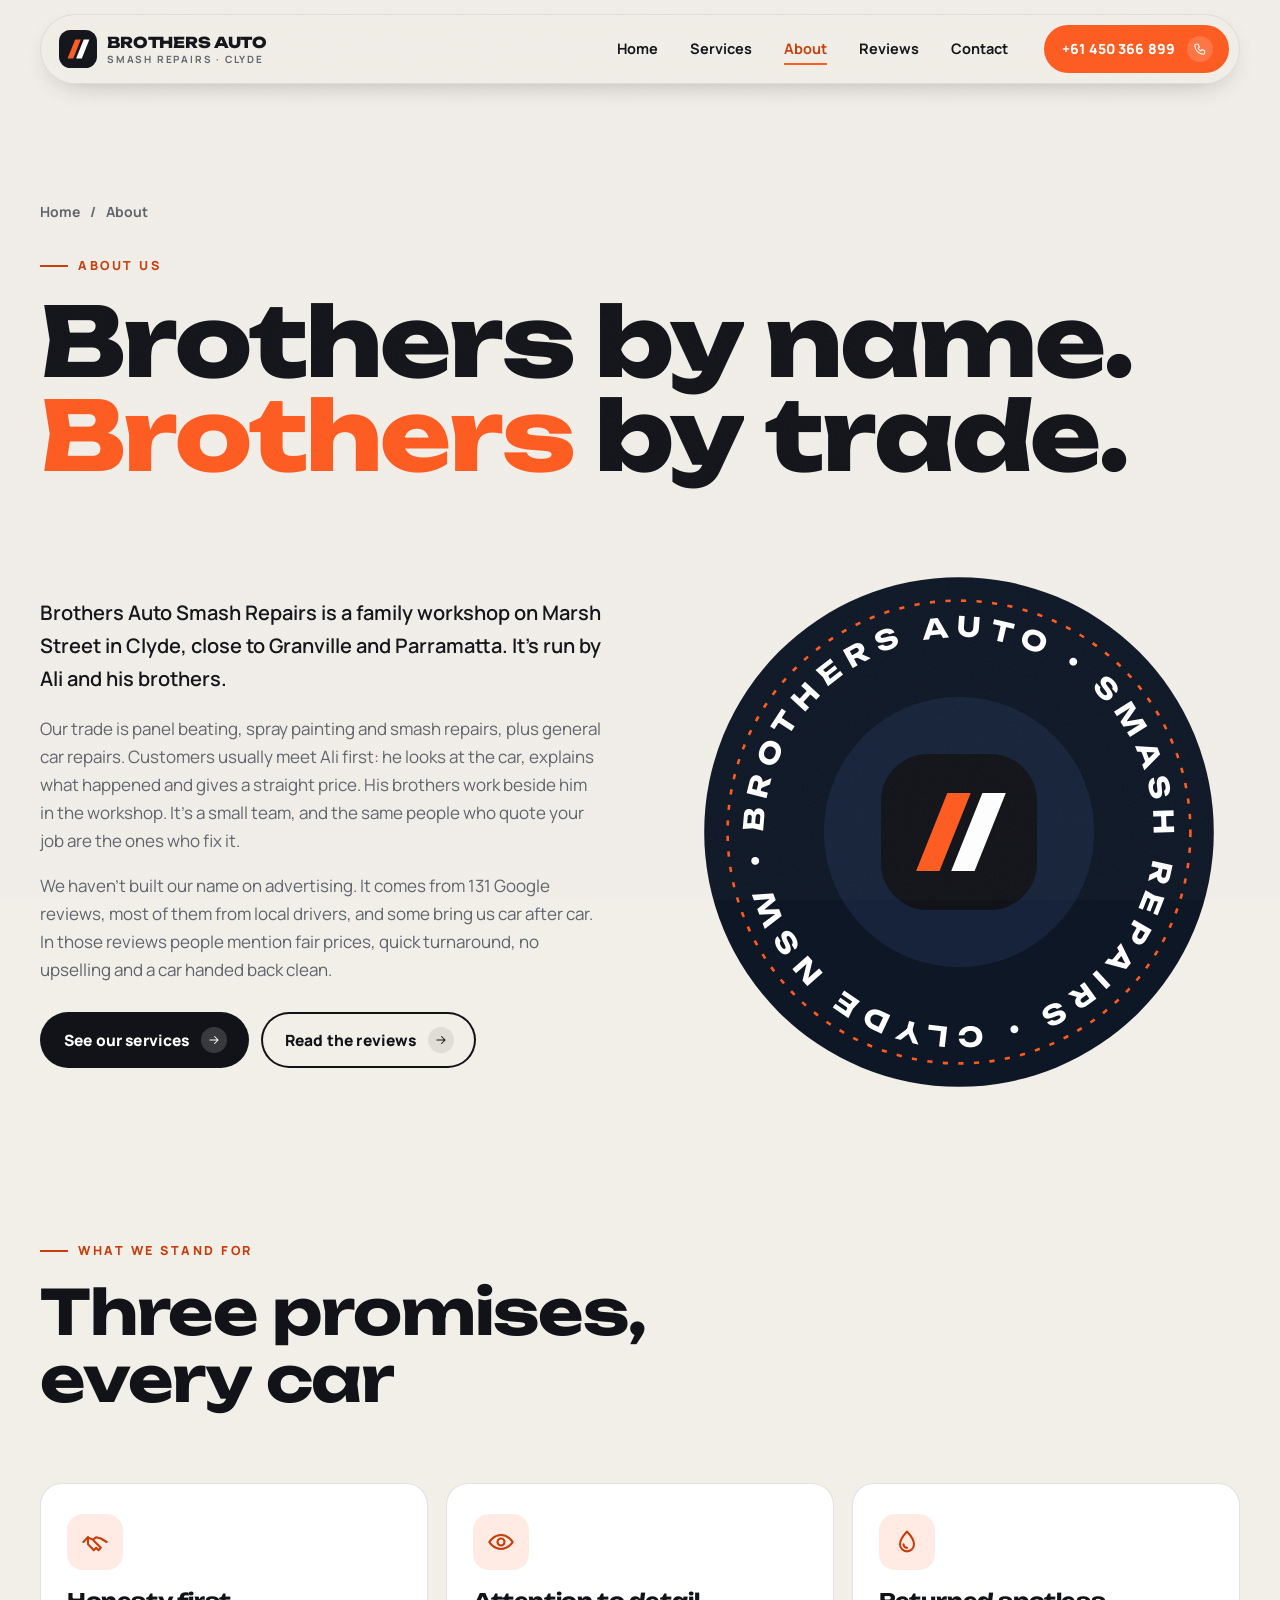
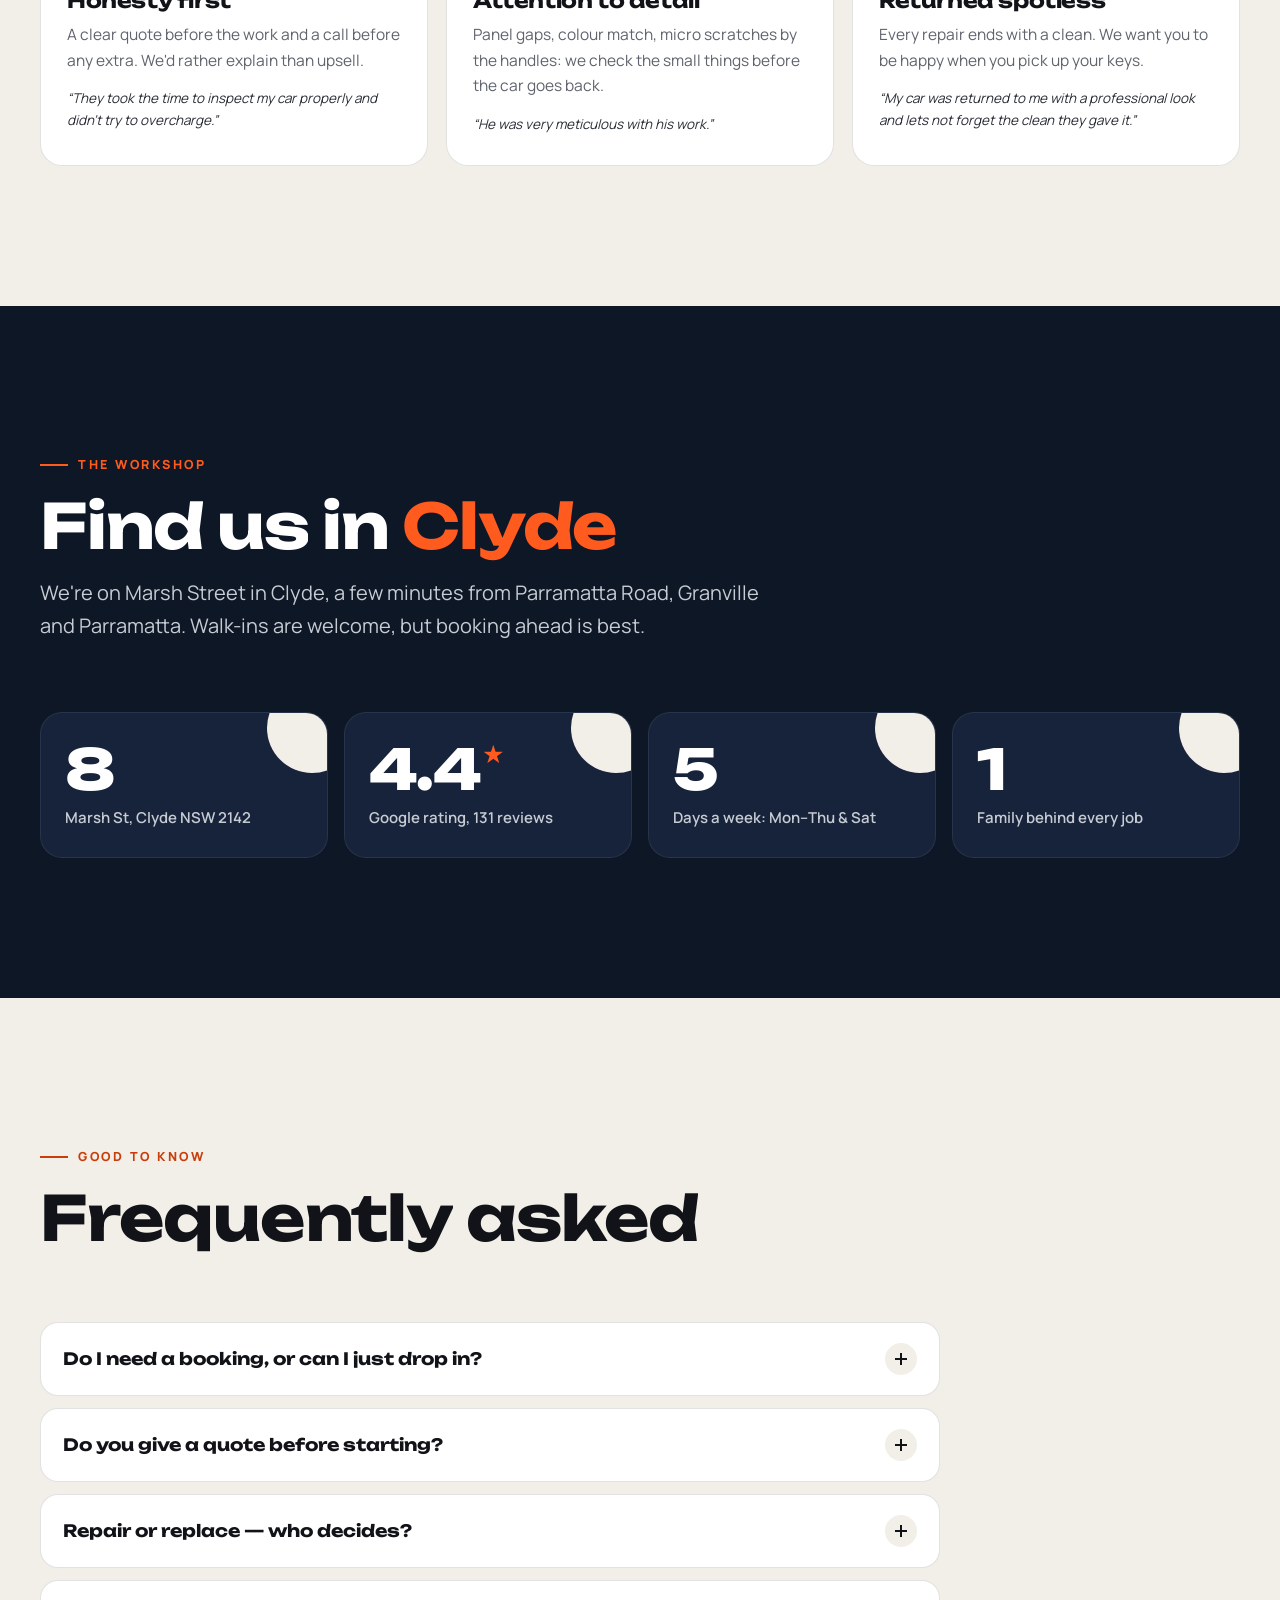
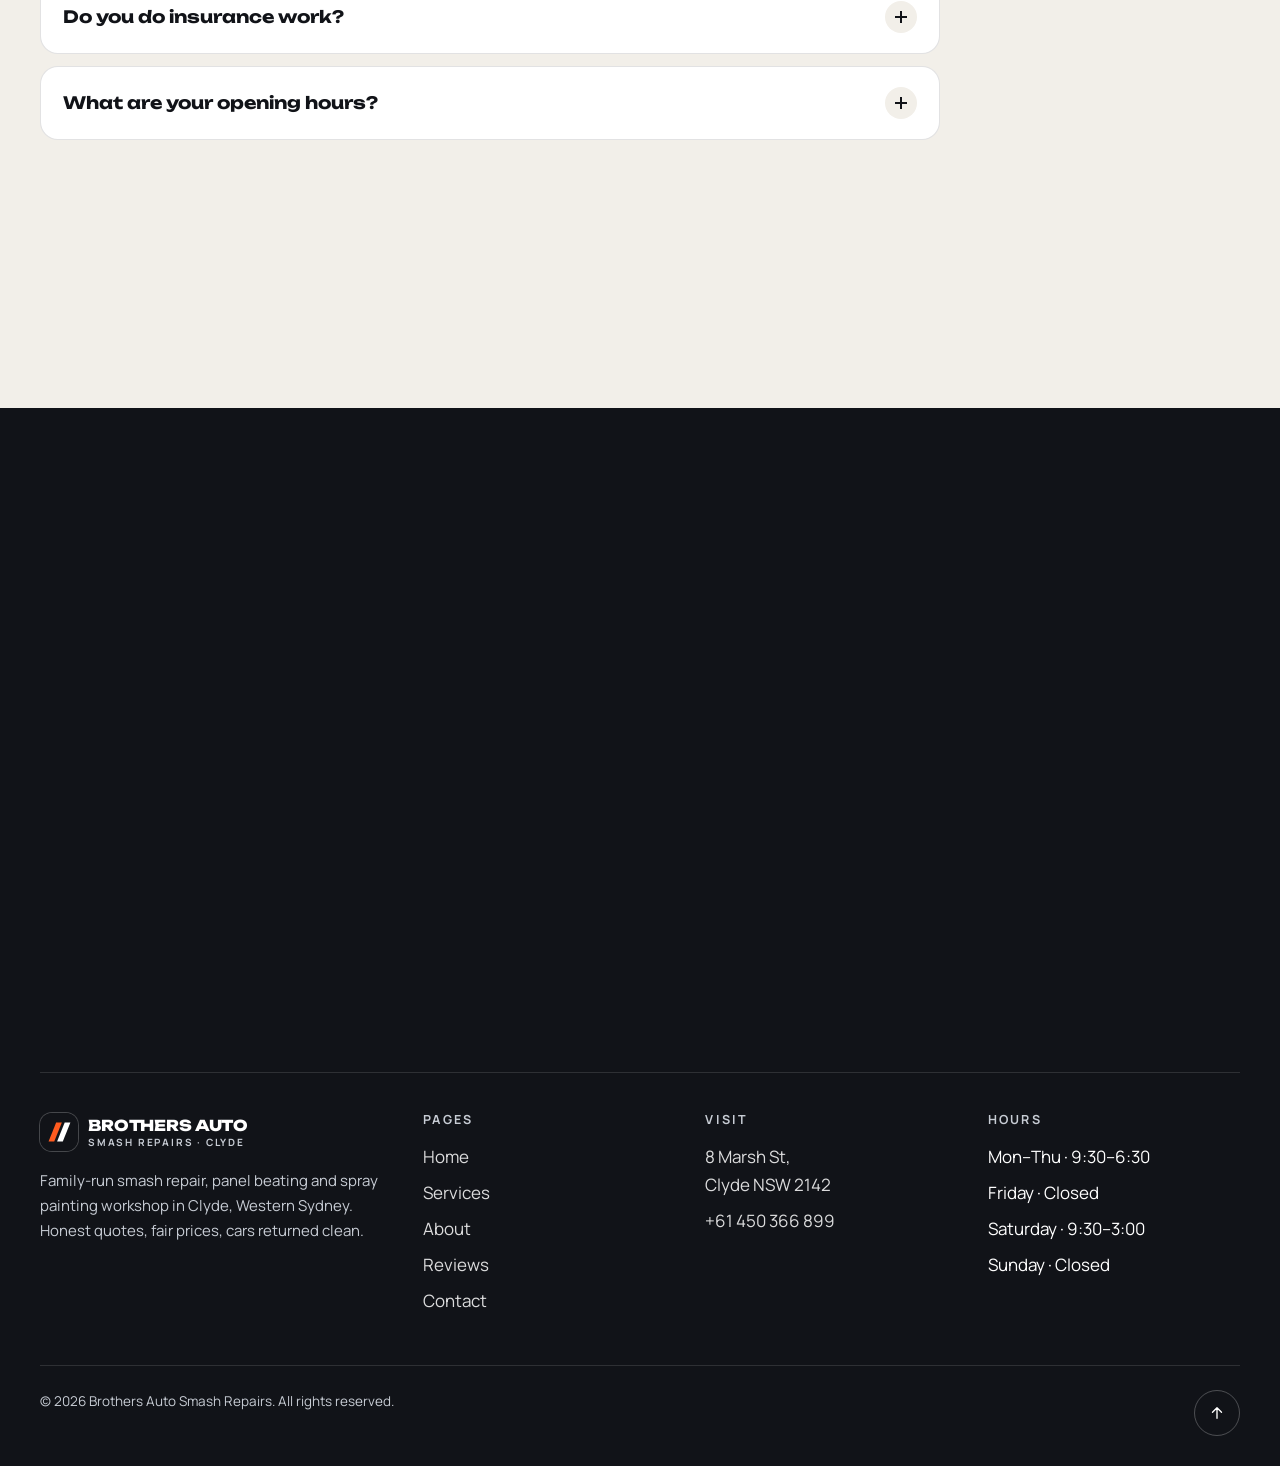
==== about.html @ e20ba561 "Add files via upload" ====
<!DOCTYPE html>
<html lang="en">
<head>
<meta charset="utf-8">
<meta name="viewport" content="width=device-width, initial-scale=1, viewport-fit=cover">
<meta name="robots" content="noindex, nofollow">
<title>About | Brothers Auto Smash Repairs, Clyde NSW</title>
<meta name="description" content="A family-run smash repair workshop in Clyde, NSW, run by Ali and his brothers. Honest quotes, attention to detail, cars returned spotless.">
<meta name="theme-color" content="#F2EFE9">
<link rel="icon" href="data:image/svg+xml,%3Csvg xmlns='http://www.w3.org/2000/svg' viewBox='0 0 40 40'%3E%3Crect width='40' height='40' rx='12' fill='%23111318'/%3E%3Cpath d='M9 30L17 10h6l-8 20z' fill='%23FF5B1F'/%3E%3Cpath d='M18 30l8-20h6l-8 20z' fill='%23fff'/%3E%3C/svg%3E">
<link rel="preconnect" href="https://fonts.googleapis.com">
<link rel="preconnect" href="https://fonts.gstatic.com" crossorigin>
<link href="https://fonts.googleapis.com/css2?family=Manrope:wght@400;500;600;700;800&family=Unbounded:wght@600;700;800&display=swap" rel="stylesheet">
<link rel="stylesheet" href="css/style.css">
</head>
<body>
<div class="progress" aria-hidden="true"></div>
<header class="header">
  <nav class="nav" aria-label="Main">
    <a href="index.html" class="logo" aria-label="Brothers Auto Smash Repairs — home"><svg class="logo-mark" viewBox="0 0 40 40" aria-hidden="true"><rect width="40" height="40" rx="12" fill="#111318"/><path d="M9 30L17 10h6l-8 20z" fill="#FF5B1F"/><path d="M18 30l8-20h6l-8 20z" fill="#fff"/></svg><span>BROTHERS AUTO<small>Smash Repairs · Clyde</small></span></a>
    <ul class="nav-links"><li><a href="index.html">Home</a></li><li><a href="services.html">Services</a></li><li><a href="about.html" aria-current="page">About</a></li><li><a href="reviews.html">Reviews</a></li><li><a href="contact.html">Contact</a></li></ul>
    <a href="tel:+61450366899" class="btn btn--accent btn--sm nav-cta"><span><span class="nowrap">+61 450 366 899</span></span><span class="ico"><svg viewBox="0 0 24 24" fill="none" stroke="currentColor" stroke-width="1.8" stroke-linecap="round" stroke-linejoin="round" aria-hidden="true"><path d="M5 4h4l2 5-2.5 1.5a11 11 0 0 0 5 5L15 13l5 2v4a2 2 0 0 1-2 2A16 16 0 0 1 3 6a2 2 0 0 1 2-2z"/></svg></span></a>
    <button class="burger" aria-label="Open menu" aria-expanded="false" aria-controls="mmenu"><span></span><span></span><span></span></button>
  </nav>
</header>
<div class="mobile-menu" id="mmenu" aria-hidden="true">
  <ul><li><a class="m-link" href="index.html"><span>01</span>Home</a></li><li><a class="m-link" href="services.html"><span>02</span>Services</a></li><li><a class="m-link" href="about.html" aria-current="page"><span>03</span>About</a></li><li><a class="m-link" href="reviews.html"><span>04</span>Reviews</a></li><li><a class="m-link" href="contact.html"><span>05</span>Contact</a></li></ul>
  <div class="m-foot">
    <a href="tel:+61450366899" class="btn btn--accent"><span>Call <span class="nowrap">+61 450 366 899</span></span><span class="ico"><svg viewBox="0 0 24 24" fill="none" stroke="currentColor" stroke-width="1.8" stroke-linecap="round" stroke-linejoin="round" aria-hidden="true"><path d="M5 4h4l2 5-2.5 1.5a11 11 0 0 0 5 5L15 13l5 2v4a2 2 0 0 1-2 2A16 16 0 0 1 3 6a2 2 0 0 1 2-2z"/></svg></span></a>
    <p>8 Marsh St, Clyde NSW 2142<br><span class="nowrap">Mon–Thu</span> <span class="nowrap">9:30–6:30</span> · Sat <span class="nowrap">9:30–3:00</span></p>
  </div>
</div>
<main>

<section class="page-hero">
  <div class="wrap">
    <div class="crumbs" data-reveal><a href="index.html">Home</a><span>/</span><span>About</span></div>
    <span class="eyebrow" data-reveal>About us</span>
    <h1 data-split>Brothers by name. <span class="accent">Brothers</span> by trade.</h1>
  </div>
</section>

<section class="section" style="padding-top:0">
  <div class="wrap about-grid">
    <div>
      <p class="lead" data-reveal style="color:var(--ink);font-weight:600">Brothers Auto Smash Repairs is a family workshop on Marsh Street in Clyde, close to Granville and Parramatta. It's run by Ali and his brothers.</p>
      <p data-reveal style="color:var(--muted)">Our trade is panel beating, spray painting and smash repairs, plus general car repairs. Customers usually meet Ali first: he looks at the car, explains what happened and gives a straight price. His brothers work beside him in the workshop. It's a small team, and the same people who quote your job are the ones who fix it.</p>
      <p data-reveal style="color:var(--muted)">We haven't built our name on advertising. It comes from 131 Google reviews, most of them from local drivers, and some bring us car after car. In those reviews people mention fair prices, quick turnaround, no upselling and a car handed back clean.</p>
      <div class="hero-actions" data-reveal style="margin-top:28px"><a href="services.html" class="btn "><span>See our services</span><span class="ico"><svg viewBox="0 0 24 24" fill="none" stroke="currentColor" stroke-width="1.8" stroke-linecap="round" stroke-linejoin="round" aria-hidden="true"><path d="M5 12h14M13 6l6 6-6 6"/></svg></span></a><a href="reviews.html" class="btn btn--ghost"><span>Read the reviews</span><span class="ico"><svg viewBox="0 0 24 24" fill="none" stroke="currentColor" stroke-width="1.8" stroke-linecap="round" stroke-linejoin="round" aria-hidden="true"><path d="M5 12h14M13 6l6 6-6 6"/></svg></span></a></div>
    </div>
    <div class="brothers-art" data-reveal="scale"><svg viewBox="0 0 400 400" aria-hidden="true">
  <defs><path id="circ" d="M200 200 m-150 0 a150 150 0 1 1 300 0 a150 150 0 1 1 -300 0"/></defs>
  <circle cx="200" cy="200" r="196" fill="#0E1726"/>
  <circle cx="200" cy="200" r="178" fill="none" stroke="#FF5B1F" stroke-width="2" stroke-dasharray="4 8"/>
  <g class="seal-spin" style="transform-origin:200px 200px;animation:spin 26s linear infinite">
    <text font-family="Unbounded, sans-serif" font-weight="700" font-size="21" letter-spacing="6.5" fill="#fff"><textPath href="#circ">BROTHERS AUTO • SMASH REPAIRS • CLYDE NSW • </textPath></text>
  </g>
  <circle cx="200" cy="200" r="104" fill="#16233A"/>
  <g transform="translate(140 140) scale(3)"><rect width="40" height="40" rx="12" fill="#111318"/><path d="M9 30L17 10h6l-8 20z" fill="#FF5B1F"/><path d="M18 30l8-20h6l-8 20z" fill="#fff"/></g>
</svg></div>
  </div>
</section>

<section class="section" style="padding-top:0">
  <div class="wrap">
    <div class="sec-head"><div><span class="eyebrow" data-reveal>What we stand for</span><h2 class="h-lg" data-split>Three promises, every car</h2></div></div>
    <div class="values" data-stagger=".1">
      <div class="value"><span class="ico-md"><svg viewBox="0 0 24 24" fill="none" stroke="currentColor" stroke-width="1.8" stroke-linecap="round" stroke-linejoin="round" aria-hidden="true"><path d="M2 12l4-4 4 2 3-2 4 1 5 3"/><path d="M6 8v6l5 5 2-2 2 2 2-2-6-6"/></svg></span><h3>Honesty first</h3><p>A clear quote before the work and a call before any extra. We'd rather explain than upsell.</p><span class="from">“They took the time to inspect my car properly and didn’t try to overcharge.”</span></div>
      <div class="value"><span class="ico-md"><svg viewBox="0 0 24 24" fill="none" stroke="currentColor" stroke-width="1.8" stroke-linecap="round" stroke-linejoin="round" aria-hidden="true"><path d="M2 12s3.6-6 10-6 10 6 10 6-3.6 6-10 6S2 12 2 12z"/><circle cx="12" cy="12" r="3"/></svg></span><h3>Attention to detail</h3><p>Panel gaps, colour match, micro scratches by the handles: we check the small things before the car goes back.</p><span class="from">“He was very meticulous with his work.”</span></div>
      <div class="value"><span class="ico-md"><svg viewBox="0 0 24 24" fill="none" stroke="currentColor" stroke-width="1.8" stroke-linecap="round" stroke-linejoin="round" aria-hidden="true"><path d="M12 3s6 6.4 6 11a6 6 0 0 1-12 0c0-4.6 6-11 6-11z"/><path d="M9 14a3 3 0 0 0 3 3"/></svg></span><h3>Returned spotless</h3><p>Every repair ends with a clean. We want you to be happy when you pick up your keys.</p><span class="from">“My car was returned to me with a professional look and lets not forget the clean they gave it.”</span></div>
    </div>
  </div>
</section>

<section class="section on-dark">
  <div class="wrap">
    <div class="sec-head"><div><span class="eyebrow" data-reveal>The workshop</span><h2 class="h-lg" data-split>Find us in <span class="accent">Clyde</span></h2><p class="lead" data-reveal>We're on Marsh Street in Clyde, a few minutes from Parramatta Road, Granville and Parramatta. <span class="nowrap">Walk-ins</span> are welcome, but booking ahead is best.</p></div></div>
    <div class="stats" data-stagger=".1">
      <div class="stat" style="background:var(--night-2);border-color:rgba(255,255,255,.08)"><div class="num" style="color:#fff">8</div><p style="color:var(--steel)">Marsh St, Clyde NSW 2142</p></div>
      <div class="stat" style="background:var(--night-2);border-color:rgba(255,255,255,.08)"><div class="num" style="color:#fff"><span data-count="4.8">0</span><sup>★</sup></div><p style="color:var(--steel)">Google rating, 131 reviews</p></div>
      <div class="stat" style="background:var(--night-2);border-color:rgba(255,255,255,.08)"><div class="num" style="color:#fff">5</div><p style="color:var(--steel)">Days a week: <span class="nowrap">Mon–Thu</span> &amp; Sat</p></div>
      <div class="stat" style="background:var(--night-2);border-color:rgba(255,255,255,.08)"><div class="num" style="color:#fff">1</div><p style="color:var(--steel)">Family behind every job</p></div>
    </div>
  </div>
</section>

<section class="section">
  <div class="wrap">
    <div class="sec-head"><div><span class="eyebrow" data-reveal>Good to know</span><h2 class="h-lg" data-split>Frequently asked</h2></div></div>
    <div class="faq" data-stagger=".06">
      <details><summary>Do I need a booking, or can I just drop in?<i></i></summary><div class="ans"><p><span class="nowrap">Walk-ins</span> are welcome and we'll look at your car straight away if we can. For bigger repairs, call ahead on <span class="nowrap">+61 450 366 899</span> so we can plan the job.</p></div></details>
      <details><summary>Do you give a quote before starting?<i></i></summary><div class="ans"><p>Always. We explain the damage and give you a price first. If we find more work during the repair, we'll call you before doing it.</p></div></details>
      <details><summary>Repair or replace — who decides?<i></i></summary><div class="ans"><p>You do. Where a part like a bumper can be repaired or replaced, we'll explain both options and their prices so you can choose.</p></div></details>
      <details><summary>Do you do insurance work?<i></i></summary><div class="ans"><p>Yes, we do insurance and private repairs. Bring your claim details and we'll help with the process.</p></div></details>
      <details><summary>What are your opening hours?<i></i></summary><div class="ans"><p>Monday to Thursday 9:30 am – 6:30 pm, Saturday 9:30 am – 3:00 pm. We're closed on Friday and Sunday.</p></div></details>
    </div>
  </div>
</section>

</main>
<footer class="footer">
  <div class="wrap">
    <div class="footer-big" data-reveal="spray"><a href="tel:+61450366899">Bent? Scratched?<br><span class="stroke">Call the brothers.</span></a></div>
    <div class="footer-grid">
      <div>
        <a href="index.html" class="logo" style="margin-bottom:18px"><svg class="logo-mark" viewBox="0 0 40 40" aria-hidden="true"><rect width="40" height="40" rx="12" fill="#111318"/><path d="M9 30L17 10h6l-8 20z" fill="#FF5B1F"/><path d="M18 30l8-20h6l-8 20z" fill="#fff"/></svg><span>BROTHERS AUTO<small>Smash Repairs · Clyde</small></span></a>
        <p><span class="nowrap">Family-run</span> smash repair, panel beating and spray painting workshop in Clyde, Western Sydney. Honest quotes, fair prices, cars returned clean.</p>
      </div>
      <div><h4>Pages</h4><ul><li><a href="index.html">Home</a></li><li><a href="services.html">Services</a></li><li><a href="about.html">About</a></li><li><a href="reviews.html">Reviews</a></li><li><a href="contact.html">Contact</a></li></ul></div>
      <div><h4>Visit</h4><ul><li><a href="https://maps.app.goo.gl/KaYa8WC39C3SwUpP8" target="_blank" rel="noopener">8 Marsh St,<br>Clyde NSW 2142</a></li><li><a href="tel:+61450366899"><span class="nowrap">+61 450 366 899</span></a></li></ul></div>
      <div><h4>Hours</h4><ul><li><span class="nowrap">Mon–Thu</span> · <span class="nowrap">9:30–6:30</span></li><li>Friday · Closed</li><li>Saturday · <span class="nowrap">9:30–3:00</span></li><li>Sunday · Closed</li></ul></div>
    </div>
    <div class="footer-bottom">
      <span>© <span data-year>2026</span> Brothers Auto Smash Repairs. All rights reserved.</span>
      <button class="to-top" aria-label="Back to top"><svg viewBox="0 0 24 24" fill="none" stroke="currentColor" stroke-width="1.8" stroke-linecap="round" stroke-linejoin="round" aria-hidden="true"><path d="M12 19V5M6 11l6-6 6 6"/></svg></button>
    </div>
  </div>
</footer>
<a href="tel:+61450366899" class="fab" aria-label="Call Brothers Auto"><svg viewBox="0 0 24 24" fill="none" stroke="currentColor" stroke-width="1.8" stroke-linecap="round" stroke-linejoin="round" aria-hidden="true"><path d="M5 4h4l2 5-2.5 1.5a11 11 0 0 0 5 5L15 13l5 2v4a2 2 0 0 1-2 2A16 16 0 0 1 3 6a2 2 0 0 1 2-2z"/></svg><span>Call now</span></a>
<script src="js/main.js"></script>
</body>
</html>
---- css/style.css ----
/* =========================================================
   Brothers Auto Smash Repairs — "Primer & Paint" design system
   ========================================================= */
:root{
  --paper:#F2EFE9;
  --paper-2:#E8E4DC;
  --card:#FFFFFF;
  --ink:#111318;
  --ink-2:#2B2F37;
  --muted:#5F636C;
  --line:rgba(17,19,24,.12);
  --accent:#FF5B1F;
  --accent-ink:#C93D0B;
  --amber:#FFB400;
  --night:#0E1726;
  --night-2:#16233A;
  --steel:#C7CCD4;
  --radius:22px;
  --radius-sm:14px;
  --shadow:0 18px 50px -20px rgba(17,19,24,.35);
  --ease:cubic-bezier(.22,1,.36,1);
  --ease-back:cubic-bezier(.34,1.56,.64,1);
  --head:"Unbounded",system-ui,sans-serif;
  --body:"Manrope",system-ui,-apple-system,"Segoe UI",sans-serif;
  --wrap:min(1200px,100% - 40px);
}

*,*::before,*::after{box-sizing:border-box}
html{scroll-behavior:smooth;-webkit-text-size-adjust:100%;overflow-x:hidden}
@supports (overflow:clip){html{overflow-x:clip}}
body{
  margin:0;font-family:var(--body);font-size:17px;line-height:1.65;color:var(--ink);
  background:var(--paper);overflow-x:hidden;-webkit-font-smoothing:antialiased;
}
@supports (overflow:clip){body{overflow-x:clip}}
img,svg{display:block;max-width:100%}
a{color:inherit;text-decoration:none}
button{font:inherit;color:inherit;cursor:pointer}
h1,h2,h3,h4{font-family:var(--head);line-height:1.08;margin:0;letter-spacing:-.02em;font-weight:700;text-wrap:balance;overflow-wrap:break-word}
p{margin:0 0 1em;text-wrap:pretty;overflow-wrap:break-word}
::selection{background:var(--accent);color:#fff}
.wrap{width:var(--wrap);margin-inline:auto}
.sr-only{position:absolute;width:1px;height:1px;overflow:hidden;clip:rect(0 0 0 0);white-space:nowrap}
.nowrap{white-space:nowrap}

/* grain overlay for "primer" feel */
body::before{
  content:"";position:fixed;inset:0;pointer-events:none;z-index:999;opacity:.05;
  background-image:url("data:image/svg+xml,%3Csvg xmlns='http://www.w3.org/2000/svg' width='160' height='160'%3E%3Cfilter id='n'%3E%3CfeTurbulence type='fractalNoise' baseFrequency='.9' numOctaves='3' stitchTiles='stitch'/%3E%3C/filter%3E%3Crect width='100%25' height='100%25' filter='url(%23n)'/%3E%3C/svg%3E");
}

/* ---------- scroll progress ---------- */
.progress{position:fixed;top:0;left:0;height:3px;width:100%;transform-origin:0 50%;transform:scaleX(0);background:linear-gradient(90deg,var(--accent),var(--amber));z-index:1000}

/* ---------- header ---------- */
.header{position:fixed;inset:14px 0 auto;z-index:100;pointer-events:none}
.nav{
  pointer-events:auto;width:var(--wrap);margin-inline:auto;display:flex;align-items:center;gap:16px;
  padding:10px 10px 10px 18px;border-radius:999px;
  background:rgba(242,239,233,.72);backdrop-filter:blur(16px) saturate(1.4);-webkit-backdrop-filter:blur(16px) saturate(1.4);
  border:1px solid rgba(17,19,24,.08);box-shadow:0 10px 30px -18px rgba(17,19,24,.45);
  transition:transform .5s var(--ease),background .3s;
}
.header.is-hidden .nav{transform:translateY(-140%)}
.logo{display:flex;align-items:center;gap:10px;font-family:var(--head);font-weight:800;font-size:15px;letter-spacing:-.01em;line-height:1;white-space:nowrap}
.logo-mark{width:38px;height:38px;flex:none}
.logo small{display:block;font-family:var(--body);font-weight:700;font-size:10px;letter-spacing:.18em;text-transform:uppercase;color:var(--muted);margin-top:4px}
.nav-links{display:flex;gap:4px;margin-left:auto;list-style:none;padding:0;margin-block:0}
.nav-links a{position:relative;display:block;padding:9px 14px;border-radius:999px;font-weight:700;font-size:14.5px;transition:background .3s,color .3s}
.nav-links a::after{content:"";position:absolute;left:14px;right:14px;bottom:5px;height:2px;background:var(--accent);transform:scaleX(0);transform-origin:right;transition:transform .45s var(--ease)}
.nav-links a:hover::after,.nav-links a[aria-current="page"]::after{transform:scaleX(1);transform-origin:left}
.nav-links a[aria-current="page"]{color:var(--accent-ink)}
.nav-cta{margin-left:6px}
.burger{display:none;margin-left:auto;width:46px;height:46px;border-radius:50%;border:0;background:var(--ink);position:relative;flex:none}
.burger span{position:absolute;left:14px;right:14px;height:2px;background:#fff;border-radius:2px;transition:transform .45s var(--ease),opacity .3s}
.burger span:nth-child(1){top:17px}.burger span:nth-child(2){top:22px}.burger span:nth-child(3){top:27px}
.menu-open .burger span:nth-child(1){transform:translateY(5px) rotate(45deg)}
.menu-open .burger span:nth-child(2){opacity:0}
.menu-open .burger span:nth-child(3){transform:translateY(-5px) rotate(-45deg)}

.mobile-menu{
  position:fixed;inset:0;z-index:90;background:var(--night);color:#fff;
  display:flex;flex-direction:column;justify-content:center;padding:110px 28px 40px;
  clip-path:circle(0% at calc(100% - 46px) 40px);transition:clip-path .7s var(--ease);visibility:hidden;
}
.menu-open .mobile-menu{clip-path:circle(150% at calc(100% - 46px) 40px);visibility:visible}
.mobile-menu ul{list-style:none;margin:0;padding:0}
.mobile-menu li{overflow:hidden}
.mobile-menu a.m-link{display:flex;align-items:baseline;gap:14px;font-family:var(--head);font-size:clamp(28px,8vw,44px);font-weight:700;padding:8px 0;transform:translateY(110%);transition:transform .7s var(--ease),color .3s}
.mobile-menu a.m-link span{font-family:var(--body);font-size:13px;color:var(--accent);font-weight:800}
.mobile-menu a.m-link[aria-current="page"]{color:var(--accent)}
.menu-open .mobile-menu a.m-link{transform:none}
.menu-open .mobile-menu li:nth-child(2) a{transition-delay:.06s}
.menu-open .mobile-menu li:nth-child(3) a{transition-delay:.12s}
.menu-open .mobile-menu li:nth-child(4) a{transition-delay:.18s}
.menu-open .mobile-menu li:nth-child(5) a{transition-delay:.24s}
.mobile-menu .m-foot{margin-top:36px;display:grid;gap:12px;opacity:0;transform:translateY(20px);transition:.6s var(--ease) .3s}
.menu-open .mobile-menu .m-foot{opacity:1;transform:none}
.m-foot p{margin:0;color:var(--steel);font-size:15px}
body.menu-open{overflow:hidden}

/* ---------- buttons ---------- */
.btn{
  --bg:var(--ink);--fg:#fff;
  position:relative;isolation:isolate;overflow:hidden;display:inline-flex;align-items:center;justify-content:center;gap:12px;
  padding:15px 22px 15px 24px;border-radius:999px;border:0;background:var(--bg);color:var(--fg);
  font-weight:800;font-size:15.5px;line-height:1.2;letter-spacing:.01em;text-align:center;
  transition:transform .45s var(--ease),box-shadow .45s var(--ease),background .3s,color .3s;will-change:transform;
}
.btn::before{ /* paint fill wipe */
  content:"";position:absolute;inset:0;z-index:-1;background:var(--accent);
  transform:translateY(101%);border-radius:50% 50% 0 0/30% 30% 0 0;transition:transform .55s var(--ease),border-radius .55s var(--ease)
}
.btn::after{ /* sheen */
  content:"";position:absolute;top:0;bottom:0;width:40%;left:-60%;z-index:-1;
  background:linear-gradient(100deg,transparent,rgba(255,255,255,.35),transparent);transform:skewX(-20deg);
}
.btn:hover::before{transform:translateY(0);border-radius:0}
.btn:hover::after{animation:sheen .9s var(--ease)}
.btn:hover{box-shadow:0 14px 30px -12px rgba(255,91,31,.65)}
.btn:active{transform:scale(.96)}
.btn .ico{width:26px;height:26px;border-radius:50%;background:rgba(255,255,255,.16);display:grid;place-items:center;flex:none;overflow:hidden}
.btn .ico svg{width:14px;height:14px;transition:transform .45s var(--ease)}
.btn:hover .ico svg{animation:arrowLoop .55s var(--ease)}
.btn--accent{--bg:var(--accent)}
.btn--accent::before{background:var(--ink)}
.btn--accent:hover{box-shadow:0 14px 30px -12px rgba(17,19,24,.6)}
.btn--ghost{--bg:transparent;--fg:var(--ink);box-shadow:inset 0 0 0 2px var(--ink)}
.btn--ghost:hover{--fg:#fff;box-shadow:inset 0 0 0 2px var(--accent),0 14px 30px -12px rgba(255,91,31,.65)}
.btn--ghost .ico{background:rgba(17,19,24,.08)}
.btn--light{--bg:#fff;--fg:var(--ink)}
.btn--light .ico{background:rgba(17,19,24,.08)}
.btn--light:hover{--fg:#fff}
.btn--sm{padding:11px 16px 11px 18px;font-size:14px}
@keyframes sheen{to{left:130%}}
@keyframes arrowLoop{0%{transform:translateX(0)}49%{transform:translateX(160%)}50%{transform:translateX(-160%)}100%{transform:translateX(0)}}

.link-arrow{display:inline-flex;align-items:center;gap:8px;font-weight:800;color:var(--ink);position:relative;padding-bottom:3px}
.link-arrow::after{content:"";position:absolute;left:0;right:0;bottom:0;height:2px;background:currentColor;transform-origin:left;transition:transform .45s var(--ease)}
.link-arrow:hover::after{transform:scaleX(.35)}
.link-arrow svg{width:16px;height:16px;transition:transform .45s var(--ease)}
.link-arrow:hover svg{transform:translateX(5px)}
.link-arrow:hover{color:var(--accent-ink)}

/* ---------- common bits ---------- */
.section{padding:clamp(80px,11vw,140px) 0;position:relative}
.eyebrow{display:inline-flex;align-items:center;gap:10px;font-weight:800;font-size:12.5px;letter-spacing:.2em;text-transform:uppercase;color:var(--accent-ink);margin-bottom:18px}
.eyebrow::before{content:"";width:28px;height:2px;background:currentColor}
.on-dark .eyebrow{color:var(--accent)}
.h-xl{font-size:clamp(38px,7.2vw,96px);font-weight:800}
.h-lg{font-size:clamp(32px,5vw,62px)}
.h-md{font-size:clamp(24px,3vw,36px)}
.lead{font-size:clamp(17px,1.6vw,20px);color:var(--muted);max-width:60ch}
.on-dark{background:var(--night);color:#fff}
.on-dark .lead{color:var(--steel)}
.accent{color:var(--accent)}
.stroke{color:transparent;-webkit-text-stroke:2px var(--ink)}
.on-dark .stroke{-webkit-text-stroke-color:#fff}
.sec-head{display:flex;flex-wrap:wrap;align-items:flex-end;justify-content:space-between;gap:24px 40px;margin-bottom:clamp(40px,6vw,70px)}
.sec-head > div{max-width:720px}
.sec-head .lead{margin:16px 0 0}

/* ---------- reveal animations ---------- */
[data-reveal]{opacity:0;transform:translateY(40px);transition:opacity .9s var(--ease),transform .9s var(--ease),clip-path 1.1s var(--ease);transition-delay:var(--d,0s)}
[data-reveal="left"]{transform:translateX(-50px)}
[data-reveal="right"]{transform:translateX(50px)}
[data-reveal="scale"]{transform:scale(.88)}
[data-reveal="spray"]{opacity:1;transform:none;clip-path:inset(0 100% 0 0)}
[data-reveal].in{opacity:1;transform:none}
[data-reveal="spray"].in{clip-path:inset(0 0 0 0)}
.split .w{display:inline-block;overflow:hidden;vertical-align:top;padding-bottom:.08em;margin-bottom:-.08em}
.split .w > span{display:inline-block;transform:translateY(105%);transition:transform 1s var(--ease);transition-delay:calc(var(--i) * 55ms + var(--d,0s))}
.split.in .w > span{transform:none}
@media (prefers-reduced-motion:reduce){
  *,*::before,*::after{animation-duration:.01ms!important;animation-iteration-count:1!important;transition-duration:.01ms!important;scroll-behavior:auto!important}
  [data-reveal]{opacity:1;transform:none;clip-path:none}
  .split .w > span{transform:none}
}

/* ---------- HERO ---------- */
.hero{padding:clamp(120px,16vw,170px) 0 clamp(60px,8vw,100px);position:relative;overflow:hidden}
.hero-grid{display:grid;grid-template-columns:1.05fr 1fr;gap:clamp(30px,5vw,70px);align-items:center}
.hero h1{font-size:clamp(40px,6.4vw,88px);font-weight:800;line-height:1}
.hero h1 .accent{position:relative;white-space:nowrap}
.hero .lead{margin:24px 0 32px}
.hero-actions{display:flex;flex-wrap:wrap;gap:12px}
.rating-pill{display:inline-flex;align-items:center;gap:12px;padding:8px 16px 8px 8px;border-radius:999px;background:#fff;box-shadow:var(--shadow);margin-bottom:26px;font-weight:700;font-size:14px;transition:transform .45s var(--ease)}
.rating-pill:hover{transform:translateY(-3px) rotate(-1deg)}
.rating-pill .g{width:32px;height:32px;border-radius:50%;display:grid;place-items:center;background:var(--paper)}
.stars{display:inline-flex;gap:2px;color:var(--amber)}
.stars svg{width:15px;height:15px}
.hero-blob{position:absolute;z-index:-1;width:60vw;max-width:820px;aspect-ratio:1;right:-18vw;top:-10vw;border-radius:50%;background:radial-gradient(circle at 30% 30%,rgba(255,91,31,.28),transparent 62%);filter:blur(10px);animation:float 12s ease-in-out infinite}
@keyframes float{50%{transform:translate(-30px,40px) scale(1.06)}}

/* before / after */
.ba{position:relative;border-radius:var(--radius);background:linear-gradient(160deg,#1b2639,#0b1220);padding:22px;box-shadow:0 40px 80px -40px rgba(14,23,38,.8);color:#fff;user-select:none;-webkit-user-select:none;touch-action:pan-y}
.ba-stage{position:relative;aspect-ratio:16/10;border-radius:16px;overflow:hidden;background:radial-gradient(120% 90% at 50% 100%,#24324b,#101a2b 70%);cursor:ew-resize}
.ba-stage svg{position:absolute;inset:0;width:100%;height:100%}
.ba-after{clip-path:inset(0 0 0 var(--pos,50%))}
.ba-handle{position:absolute;top:0;bottom:0;left:var(--pos,50%);width:2px;background:#fff;transform:translateX(-1px);pointer-events:none}
.ba-handle::after{content:"";position:absolute;top:50%;left:50%;width:46px;height:46px;transform:translate(-50%,-50%);border-radius:50%;background:var(--accent);box-shadow:0 0 0 6px rgba(255,91,31,.28),0 10px 20px rgba(0,0,0,.4);
  background-image:url("data:image/svg+xml,%3Csvg xmlns='http://www.w3.org/2000/svg' viewBox='0 0 24 24' fill='none' stroke='white' stroke-width='2.4' stroke-linecap='round' stroke-linejoin='round'%3E%3Cpath d='M9 6l-6 6 6 6M15 6l6 6-6 6'/%3E%3C/svg%3E");background-size:22px;background-repeat:no-repeat;background-position:center}
.ba-tag{position:absolute;top:14px;padding:6px 12px;border-radius:999px;font-size:11.5px;font-weight:800;letter-spacing:.14em;text-transform:uppercase;pointer-events:none}
.ba-tag.l{left:14px;background:rgba(255,255,255,.12);backdrop-filter:blur(6px)}
.ba-tag.r{right:14px;background:var(--accent)}
.ba-foot{display:flex;flex-wrap:wrap;align-items:center;justify-content:space-between;gap:10px 16px;padding:16px 4px 0;font-size:14px;color:var(--steel)}
.ba-foot strong{color:#fff;font-family:var(--head);font-size:15px}
.ba-range{position:absolute;inset:0;opacity:0;width:100%;height:100%;cursor:ew-resize;margin:0}
.floating-chip{position:absolute;z-index:2;display:flex;align-items:center;gap:10px;padding:10px 14px;border-radius:16px;background:#fff;color:var(--ink);box-shadow:var(--shadow);font-weight:800;font-size:13.5px;line-height:1.25;animation:bob 6s ease-in-out infinite}
.floating-chip b{font-family:var(--head);font-size:20px;color:var(--accent)}
.floating-chip.c1{left:-26px;bottom:70px}
.floating-chip.c2{right:-18px;top:-22px;animation-delay:-3s}
@keyframes bob{50%{transform:translateY(-10px)}}

/* marquee */
.marquees{overflow:hidden;padding:34px 0;margin:-34px 0}
@supports (overflow:clip){.marquees{overflow:clip;overflow-clip-margin:0}}
.marquee{overflow:hidden;background:var(--ink);color:#fff;padding:18px 0;transform:rotate(-1.6deg);margin:-10px -20px 0;position:relative;z-index:2}
.marquee.alt{background:var(--accent);transform:rotate(1.2deg);margin-top:4px;z-index:1}
.marquee-track{display:flex;width:max-content;animation:marquee 38s linear infinite}
.marquee.alt .marquee-track{animation-direction:reverse;animation-duration:44s}
.marquee:hover .marquee-track{animation-play-state:paused}
.marquee-item{display:flex;align-items:center;gap:22px;padding-right:22px;font-family:var(--head);font-weight:700;font-size:clamp(16px,2vw,22px);white-space:nowrap}
.marquee-item svg{width:20px;height:20px;color:var(--accent);flex:none}
.marquee.alt .marquee-item svg{color:var(--ink)}
@keyframes marquee{to{transform:translateX(-50%)}}

/* stats */
.stats{display:grid;grid-template-columns:repeat(4,1fr);gap:16px}
.stat{padding:28px 24px;border-radius:var(--radius);background:#fff;border:1px solid var(--line);position:relative;overflow:hidden;transition:transform .5s var(--ease),box-shadow .5s var(--ease)}
.stat:hover{transform:translateY(-6px);box-shadow:var(--shadow)}
.stat .num{font-family:var(--head);font-weight:800;font-size:clamp(36px,4.4vw,56px);line-height:1;letter-spacing:-.03em}
.stat .num sup{font-size:.45em;color:var(--accent);vertical-align:top;margin-left:2px}
.stat p{margin:10px 0 0;color:var(--muted);font-weight:600;font-size:15px;line-height:1.45}
.stat::after{content:"";position:absolute;right:-30px;top:-30px;width:90px;height:90px;border-radius:50%;background:var(--paper);transition:transform .6s var(--ease)}
.stat:hover::after{transform:scale(1.6);background:rgba(255,91,31,.12)}

/* paint swatch service cards */
.swatches{display:grid;grid-template-columns:repeat(4,1fr);gap:18px}
.swatch{
  --c:var(--accent);
  position:relative;display:flex;flex-direction:column;min-height:360px;border-radius:var(--radius);background:#fff;border:1px solid var(--line);
  overflow:hidden;transition:transform .6s var(--ease),box-shadow .6s var(--ease);isolation:isolate
}
.swatch::before{content:"";position:absolute;inset:0;z-index:-1;background:var(--c);clip-path:inset(0 0 calc(100% - 120px) 0);transition:clip-path .7s var(--ease)}
.swatch:hover{transform:translateY(-10px) rotate(-.6deg);box-shadow:var(--shadow)}
.swatch:hover::before{clip-path:inset(0 0 0 0)}
.swatch-top{height:120px;padding:20px 22px;display:flex;justify-content:space-between;align-items:flex-start;color:#fff}
.swatch-top .code{font-weight:800;font-size:12px;letter-spacing:.16em;text-transform:uppercase;opacity:.85}
.swatch-top .ico{width:54px;height:54px;border-radius:16px;background:rgba(255,255,255,.18);display:grid;place-items:center;transition:transform .6s var(--ease-back)}
.swatch-top .ico svg{width:30px;height:30px}
.swatch:hover .swatch-top .ico{transform:rotate(-12deg) scale(1.1)}
.swatch-body{padding:24px 22px 24px;display:flex;flex-direction:column;flex:1;transition:color .5s}
.swatch-body h3{font-size:21px;margin-bottom:10px}
.swatch-body p{color:var(--muted);font-size:15.5px;line-height:1.55;transition:color .5s}
.swatch-body .more{margin-top:auto;display:inline-flex;align-items:center;gap:8px;font-weight:800;font-size:14.5px}
.swatch-body .more svg{width:16px;height:16px;transition:transform .45s var(--ease)}
.swatch:hover .swatch-body,.swatch:hover .swatch-body p{color:#fff}
.swatch:hover .more svg{transform:translateX(6px)}
.swatch.c-ink{--c:#111318}.swatch.c-night{--c:#1D3557}.swatch.c-steel{--c:#5B6472}.swatch.c-amber{--c:#E59A00}

/* why us — split */
.why{display:grid;grid-template-columns:.95fr 1.05fr;gap:clamp(30px,6vw,90px);align-items:start}
.why-sticky{position:sticky;top:120px}
.why-list{display:grid;gap:14px}
.why-item{display:grid;grid-template-columns:auto 1fr;gap:20px;padding:26px;border-radius:var(--radius);background:var(--night-2);border:1px solid rgba(255,255,255,.07);transition:transform .5s var(--ease),background .5s,border-color .5s}
.why-item:hover{transform:translateX(10px);background:#1c2c48;border-color:rgba(255,91,31,.5)}
.why-item .n{font-family:var(--head);font-weight:800;font-size:15px;color:var(--accent);width:52px;height:52px;border-radius:50%;display:grid;place-items:center;border:1.5px dashed rgba(255,91,31,.6);transition:transform .7s var(--ease)}
.why-item:hover .n{transform:rotate(180deg)}
.why-item:hover .n span{display:inline-block;transform:rotate(-180deg)}
.why-item .n span{transition:transform .7s var(--ease)}
.why-item h3{font-size:19px;margin-bottom:8px}
.why-item p{margin:0;color:var(--steel);font-size:15.5px}
.quote-big{margin-top:34px;padding:26px;border-left:3px solid var(--accent);background:rgba(255,255,255,.04);border-radius:0 var(--radius) var(--radius) 0}
.quote-big p{font-size:18px;font-style:italic;color:#fff;margin-bottom:12px}
.quote-big cite{font-style:normal;font-weight:800;font-size:14px;color:var(--steel)}

/* review cards */
.reviews-row{display:grid;grid-template-columns:repeat(3,1fr);gap:18px}
.review{position:relative;padding:28px 26px 24px;border-radius:var(--radius);background:#fff;border:1px solid var(--line);display:flex;flex-direction:column;transition:transform .55s var(--ease),box-shadow .55s var(--ease),border-color .4s;break-inside:avoid}
.review:hover{transform:translateY(-8px);box-shadow:var(--shadow);border-color:rgba(255,91,31,.5)}
.review .q{position:absolute;right:20px;top:14px;font-family:Georgia,serif;font-size:80px;line-height:1;color:rgba(255,91,31,.18);transition:transform .6s var(--ease-back),color .4s}
.review:hover .q{transform:scale(1.2) rotate(-8deg);color:rgba(255,91,31,.4)}
.review blockquote{margin:14px 0 22px;font-size:16px;line-height:1.6;color:var(--ink-2)}
.review footer{margin-top:auto;display:flex;align-items:center;gap:12px;padding-top:18px;border-top:1px dashed var(--line)}
.avatar{width:42px;height:42px;border-radius:50%;flex:none;display:grid;place-items:center;font-family:var(--head);font-weight:800;font-size:15px;color:#fff;background:var(--ink)}
.review .who{min-width:0}
.review .who strong{display:block;font-size:15px;line-height:1.3}
.review .who span{display:block;font-size:13px;color:var(--muted);line-height:1.3}
.review .gbadge{margin-left:auto;width:22px;height:22px;flex:none}
.review .tag-line{display:flex;flex-wrap:wrap;gap:6px;margin-top:-6px;margin-bottom:6px}
.review .tag-line span{font-size:11.5px;font-weight:800;letter-spacing:.06em;text-transform:uppercase;padding:4px 9px;border-radius:999px;background:var(--paper);color:var(--muted)}
.owner-reply{margin:-8px 0 18px;padding:14px 16px;border-radius:12px;background:var(--paper);font-size:14.5px;line-height:1.5}
.owner-reply b{display:block;font-size:12px;letter-spacing:.1em;text-transform:uppercase;color:var(--accent-ink);margin-bottom:4px}

/* CTA band */
.cta{position:relative;border-radius:calc(var(--radius) + 10px);background:var(--accent);color:#fff;padding:clamp(40px,7vw,90px) clamp(24px,6vw,80px);overflow:hidden;isolation:isolate}
.cta::before,.cta::after{content:"";position:absolute;z-index:-1;border-radius:50%;border:2px solid rgba(255,255,255,.25)}
.cta::before{width:520px;height:520px;right:-160px;top:-200px;animation:spin 30s linear infinite;border-style:dashed}
.cta::after{width:300px;height:300px;right:40px;bottom:-180px}
@keyframes spin{to{transform:rotate(360deg)}}
.cta h2{font-size:clamp(30px,5vw,64px);max-width:14ch}
.cta p{font-size:18px;max-width:46ch;margin:18px 0 30px;color:rgba(255,255,255,.9)}
.cta-actions{display:flex;flex-wrap:wrap;gap:12px}
.cta .btn--accent{--bg:var(--ink)}
.cta .btn--accent::before{background:#fff}
.cta .btn--accent:hover{--fg:var(--ink)}
.cta .btn--ghost{--fg:#fff;box-shadow:inset 0 0 0 2px #fff}
.cta .btn--ghost::before{background:#fff}
.cta .btn--ghost:hover{--fg:var(--ink);box-shadow:inset 0 0 0 2px #fff}
.cta .btn--ghost .ico{background:rgba(255,255,255,.2)}

/* page hero (inner pages) */
.page-hero{padding:clamp(140px,18vw,200px) 0 clamp(50px,7vw,90px);position:relative;overflow:hidden}
.page-hero h1{font-size:clamp(40px,7.5vw,104px);font-weight:800;line-height:.98}
.page-hero .lead{margin-top:24px}
.crumbs{display:flex;gap:10px;align-items:center;font-weight:700;font-size:14px;color:var(--muted);margin-bottom:24px}
.crumbs a:hover{color:var(--accent-ink)}
.page-hero .big-num{position:absolute;right:-2vw;bottom:-4vw;font-family:var(--head);font-weight:800;font-size:clamp(140px,26vw,380px);line-height:.8;color:transparent;-webkit-text-stroke:2px rgba(17,19,24,.08);pointer-events:none;z-index:-1}

/* services page */
.svc-nav{position:sticky;top:96px;z-index:5;display:flex;gap:8px;overflow-x:auto;padding:10px;border-radius:999px;background:rgba(255,255,255,.8);backdrop-filter:blur(12px);-webkit-backdrop-filter:blur(12px);border:1px solid var(--line);scrollbar-width:none;margin-bottom:50px}
.svc-nav::-webkit-scrollbar{display:none}
.svc-nav a{flex:none;padding:9px 16px;border-radius:999px;font-weight:800;font-size:14px;white-space:nowrap;transition:background .3s,color .3s}
.svc-nav a:hover{background:var(--paper)}
.svc-nav a.active{background:var(--ink);color:#fff}
.svc{display:grid;grid-template-columns:110px 1fr 1fr;gap:clamp(20px,4vw,50px);padding:clamp(40px,6vw,64px) 0;border-top:1px solid var(--line);scroll-margin-top:170px}
.svc-num{font-family:var(--head);font-weight:800;font-size:clamp(36px,4vw,54px);line-height:1;color:transparent;-webkit-text-stroke:1.5px var(--ink);transition:color .5s,-webkit-text-stroke-color .5s}
.svc:hover .svc-num{color:var(--accent);-webkit-text-stroke-color:var(--accent)}
.svc h2{font-size:clamp(26px,3.2vw,40px);margin-bottom:16px}
.svc .ico-lg{width:68px;height:68px;border-radius:20px;background:var(--ink);color:#fff;display:grid;place-items:center;margin-bottom:22px;transition:transform .6s var(--ease-back),background .4s}
.svc .ico-lg svg{width:36px;height:36px}
.svc:hover .ico-lg{transform:rotate(-10deg) scale(1.08);background:var(--accent)}
.svc p{color:var(--muted)}
.checks{list-style:none;padding:0;margin:0;display:grid;gap:10px;align-content:start}
.checks li{display:flex;gap:12px;align-items:flex-start;padding:14px 16px;border-radius:14px;background:#fff;border:1px solid var(--line);font-weight:600;font-size:15.5px;line-height:1.45;transition:transform .4s var(--ease),border-color .4s}
.checks li:hover{transform:translateX(6px);border-color:var(--accent)}
.checks li svg{width:20px;height:20px;flex:none;color:var(--accent);margin-top:1px}
.svc-quote{margin-top:22px;padding:16px 18px;border-radius:14px;background:var(--paper-2);font-size:15px;line-height:1.55}
.svc-quote b{display:block;font-size:12.5px;letter-spacing:.08em;text-transform:uppercase;color:var(--muted);margin-top:8px}

/* makes ticker / chips */
.chips{display:flex;flex-wrap:wrap;gap:10px}
.chip{padding:10px 18px;border-radius:999px;border:1.5px solid var(--line);background:#fff;font-weight:800;font-size:14.5px;transition:transform .4s var(--ease-back),background .3s,color .3s,border-color .3s}
.chip:hover{transform:translateY(-4px) rotate(-2deg);background:var(--ink);color:#fff;border-color:var(--ink)}

/* process */
.process{position:relative;display:grid;grid-template-columns:repeat(4,1fr);gap:20px;counter-reset:step}
.process-line{position:absolute;left:0;right:0;top:34px;height:3px;background:rgba(255,255,255,.12);border-radius:3px;overflow:hidden}
.process-line i{position:absolute;inset:0;background:linear-gradient(90deg,var(--accent),var(--amber));transform-origin:left;transform:scaleX(var(--p,0));transition:transform .2s linear}
.step{position:relative;padding-top:90px}
.step .dot{position:absolute;top:0;left:0;width:70px;height:70px;border-radius:50%;background:var(--night);border:3px solid rgba(255,255,255,.15);display:grid;place-items:center;transition:border-color .5s,background .5s,transform .6s var(--ease-back)}
.step .dot svg{width:30px;height:30px;color:#fff}
.step.lit .dot{border-color:var(--accent);background:var(--accent);transform:scale(1.08)}
.step h3{font-size:20px;margin-bottom:10px}
.step p{color:var(--steel);font-size:15.5px;margin:0}

/* about */
.about-grid{display:grid;grid-template-columns:1fr 1fr;gap:clamp(30px,6vw,80px);align-items:center}
.brothers-art{position:relative;aspect-ratio:1;max-width:520px;width:100%;margin-inline:auto}
.brothers-art svg{width:100%;height:100%}
.values{display:grid;grid-template-columns:repeat(3,1fr);gap:18px}
.value{padding:30px 26px;border-radius:var(--radius);background:#fff;border:1px solid var(--line);transition:transform .5s var(--ease),box-shadow .5s}
.value:hover{transform:translateY(-8px);box-shadow:var(--shadow)}
.value .ico-md{width:56px;height:56px;border-radius:16px;background:rgba(255,91,31,.12);color:var(--accent-ink);display:grid;place-items:center;margin-bottom:20px;transition:transform .6s var(--ease-back)}
.value:hover .ico-md{transform:scale(1.12) rotate(8deg)}
.value .ico-md svg{width:28px;height:28px}
.value h3{font-size:20px;margin-bottom:10px}
.value p{color:var(--muted);margin:0;font-size:15.5px}
.value .from{display:block;margin-top:14px;font-size:13.5px;font-style:italic;color:var(--ink-2)}

/* reviews page */
.score-card{display:grid;grid-template-columns:auto 1fr;gap:clamp(24px,5vw,60px);align-items:center;padding:clamp(26px,4vw,44px);border-radius:calc(var(--radius) + 6px);background:var(--night);color:#fff}
.score-big{font-family:var(--head);font-weight:800;font-size:clamp(64px,10vw,120px);line-height:.9}
.score-big + .stars svg{width:22px;height:22px}
.score-meta{color:var(--steel);font-weight:600;font-size:15px;margin-top:10px}
.bars{display:grid;gap:10px}
.bar{display:grid;grid-template-columns:28px 1fr 46px;gap:12px;align-items:center;font-weight:800;font-size:14px}
.bar .track{height:10px;border-radius:10px;background:rgba(255,255,255,.1);overflow:hidden}
.bar .track i{display:block;height:100%;border-radius:10px;background:linear-gradient(90deg,var(--accent),var(--amber));transform-origin:left;transform:scaleX(0);transition:transform 1.4s var(--ease)}
.bar .track i.in{transform:scaleX(var(--w))}
.bar span:last-child{text-align:right;color:var(--steel)}
.filters{display:flex;flex-wrap:wrap;gap:10px;margin:50px 0 30px}
.filter{padding:11px 18px;border-radius:999px;border:1.5px solid var(--line);background:#fff;font-weight:800;font-size:14.5px;transition:transform .35s var(--ease-back),background .3s,color .3s,border-color .3s}
.filter:hover{transform:translateY(-3px)}
.filter.active{background:var(--accent);color:#fff;border-color:var(--accent)}
.filter .cnt{opacity:.6;margin-left:4px}
.masonry{columns:3 320px;column-gap:18px}
.masonry .review{margin-bottom:18px;display:inline-flex;width:100%}
.masonry .review.hide{display:none}
.masonry .review.pop{animation:pop .6s var(--ease) both}
@keyframes pop{from{opacity:0;transform:translateY(24px) scale(.97)}}
.topics{display:flex;flex-wrap:wrap;gap:10px;margin-top:22px}
.topics span{padding:8px 14px;border-radius:999px;background:rgba(255,255,255,.08);font-weight:700;font-size:14px;color:#fff}
.topics span b{color:var(--accent);margin-left:6px}

/* contact */
.contact-grid{display:grid;grid-template-columns:1fr 1.1fr;gap:clamp(24px,4vw,50px);align-items:start}
.info-cards{display:grid;gap:14px}
.info-card{display:flex;gap:18px;align-items:flex-start;padding:22px;border-radius:var(--radius);background:#fff;border:1px solid var(--line);transition:transform .45s var(--ease),border-color .4s,box-shadow .45s}
a.info-card:hover{transform:translateY(-5px);border-color:var(--accent);box-shadow:var(--shadow)}
.info-card .ico-md{width:52px;height:52px;border-radius:16px;background:var(--ink);color:#fff;display:grid;place-items:center;flex:none;transition:background .4s,transform .6s var(--ease-back)}
a.info-card:hover .ico-md{background:var(--accent);transform:rotate(-10deg)}
.info-card .ico-md svg{width:24px;height:24px}
.info-card small{display:block;font-weight:800;font-size:12px;letter-spacing:.14em;text-transform:uppercase;color:var(--muted)}
.info-card strong{display:block;font-family:var(--head);font-size:clamp(16px,1.7vw,19px);line-height:1.3;margin-top:4px;overflow-wrap:anywhere}
.hours{width:100%;border-collapse:collapse;margin-top:6px;font-size:15px}
.hours td{padding:7px 0;border-bottom:1px dashed var(--line);white-space:nowrap}
.hours td:first-child{padding-right:12px}
.hours td:last-child{text-align:right;font-weight:700}
.hours tr.today td{color:var(--accent-ink);font-weight:800}
.hours tr.closed td:last-child{color:var(--muted);font-weight:600}
.status{display:inline-flex;white-space:nowrap;align-items:center;gap:8px;padding:6px 12px;border-radius:999px;font-weight:800;font-size:13px;background:var(--paper)}
.status i{width:9px;height:9px;border-radius:50%;background:#9aa0a8}
.status.open i{background:#1fbf5c;box-shadow:0 0 0 0 rgba(31,191,92,.6);animation:ping 1.8s infinite}
.status.open{color:#137a3b}
@keyframes ping{70%{box-shadow:0 0 0 10px rgba(31,191,92,0)}100%{box-shadow:0 0 0 0 rgba(31,191,92,0)}}
.form{padding:clamp(24px,4vw,40px);border-radius:calc(var(--radius) + 6px);background:var(--night);color:#fff}
.form h2{font-size:clamp(24px,3vw,34px);margin-bottom:8px}
.form > p{color:var(--steel)}
.fields{display:grid;grid-template-columns:1fr 1fr;gap:14px;margin-top:24px}
.field{position:relative}
.field.full{grid-column:1/-1}
.field input,.field select,.field textarea{
  width:100%;padding:24px 16px 10px;border-radius:14px;border:1.5px solid rgba(255,255,255,.14);background:rgba(255,255,255,.05);
  color:#fff;font:inherit;font-size:16px;outline:none;transition:border-color .3s,background .3s;appearance:none;-webkit-appearance:none
}
.field select{padding-right:40px;background-image:url("data:image/svg+xml,%3Csvg xmlns='http://www.w3.org/2000/svg' viewBox='0 0 24 24' fill='none' stroke='%23C7CCD4' stroke-width='2'%3E%3Cpath d='M6 9l6 6 6-6'/%3E%3C/svg%3E");background-repeat:no-repeat;background-position:right 14px center;background-size:18px}
.field select option{color:#111}
.field textarea{min-height:130px;resize:vertical}
.field label{position:absolute;left:17px;top:17px;font-size:15.5px;color:var(--steel);pointer-events:none;transition:transform .3s var(--ease),font-size .3s,color .3s;transform-origin:left}
.field input:focus,.field select:focus,.field textarea:focus{border-color:var(--accent);background:rgba(255,91,31,.06)}
.field input:focus + label,.field input:not(:placeholder-shown) + label,
.field textarea:focus + label,.field textarea:not(:placeholder-shown) + label,
.field select + label{transform:translateY(-10px);font-size:11.5px;letter-spacing:.08em;text-transform:uppercase;font-weight:800;color:var(--accent)}
.field.err input,.field.err textarea,.field.err select{border-color:#ff6b6b}
.field .msg{display:none;font-size:13px;color:#ff8f8f;margin-top:6px;font-weight:700}
.field.err .msg{display:block}
.form .btn{margin-top:20px;width:100%}
.form-note{font-size:13.5px;color:var(--steel);margin:14px 0 0;text-align:center}
.form-success{display:none;text-align:center;padding:30px 0 10px}
.form-success.show{display:block;animation:pop .6s var(--ease)}
.form-success .tick{width:84px;height:84px;margin:0 auto 20px;border-radius:50%;background:var(--accent);display:grid;place-items:center}
.form-success .tick svg{width:42px;height:42px;stroke-dasharray:40;stroke-dashoffset:40;animation:draw .8s .3s var(--ease) forwards}
@keyframes draw{to{stroke-dashoffset:0}}
.form-success p{color:var(--steel)}
.map{margin-top:clamp(40px,6vw,70px);border-radius:calc(var(--radius) + 6px);overflow:hidden;border:1px solid var(--line);position:relative;height:clamp(320px,45vw,460px);background:var(--paper-2)}
.map iframe{width:100%;height:100%;border:0;filter:grayscale(.4) contrast(1.05)}
.map-chip{position:absolute;left:18px;bottom:18px;max-width:calc(100% - 36px)}

/* faq */
.faq{display:grid;gap:12px;max-width:900px}
.faq details{border-radius:18px;background:#fff;border:1px solid var(--line);overflow:hidden;transition:border-color .3s}
.faq details[open]{border-color:var(--accent)}
.faq summary{list-style:none;cursor:pointer;display:flex;justify-content:space-between;align-items:center;gap:20px;padding:20px 22px;font-family:var(--head);font-weight:700;font-size:17px;line-height:1.35}
.faq summary::-webkit-details-marker{display:none}
.faq summary i{width:32px;height:32px;flex:none;border-radius:50%;background:var(--paper);position:relative;transition:transform .5s var(--ease),background .3s}
.faq summary i::before,.faq summary i::after{content:"";position:absolute;left:50%;top:50%;width:12px;height:2px;background:var(--ink);transform:translate(-50%,-50%)}
.faq summary i::after{transform:translate(-50%,-50%) rotate(90deg);transition:transform .4s var(--ease)}
.faq details[open] summary i{background:var(--accent);transform:rotate(180deg)}
.faq details[open] summary i::before,.faq details[open] summary i::after{background:#fff}
.faq details[open] summary i::after{transform:translate(-50%,-50%) rotate(0)}
.faq .ans{padding:0 22px 22px;color:var(--muted)}
.faq .ans p{margin:0}

/* footer */
.footer{background:var(--ink);color:#fff;padding:clamp(70px,9vw,110px) 0 30px;position:relative;overflow:hidden;margin-top:clamp(80px,10vw,130px)}
.footer-big{font-family:var(--head);font-weight:800;font-size:clamp(44px,10.5vw,150px);line-height:.9;letter-spacing:-.04em;margin-bottom:clamp(40px,6vw,70px)}
.footer-big a{display:inline-block;transition:color .4s}
.footer-big a:hover{color:var(--accent)}
.footer-big .stroke{-webkit-text-stroke-color:rgba(255,255,255,.6)}
.footer-grid{display:grid;grid-template-columns:1.4fr 1fr 1fr 1fr;gap:30px;padding-top:40px;border-top:1px solid rgba(255,255,255,.12)}
.footer h4{font-family:var(--body);font-size:12.5px;letter-spacing:.18em;text-transform:uppercase;color:var(--steel);margin-bottom:16px}
.footer ul{list-style:none;padding:0;margin:0;display:grid;gap:8px}
.footer ul a{color:#fff;opacity:.85;transition:opacity .3s,color .3s;display:inline-block}
.footer ul a:hover{opacity:1;color:var(--accent)}
.footer p{color:var(--steel);font-size:15px}
.footer .logo small{color:var(--steel)}
.footer .logo-mark{border-radius:12px;box-shadow:0 0 0 1px rgba(255,255,255,.22)}
.footer-bottom{display:flex;flex-wrap:wrap;justify-content:space-between;gap:10px 20px;margin-top:50px;padding-top:24px;border-top:1px solid rgba(255,255,255,.12);font-size:13.5px;color:var(--steel)}
.to-top{width:46px;height:46px;border-radius:50%;border:1.5px solid rgba(255,255,255,.25);background:transparent;display:grid;place-items:center;color:#fff;transition:background .3s,transform .45s var(--ease)}
.to-top:hover{background:var(--accent);transform:translateY(-4px)}
.to-top svg{width:18px;height:18px}

/* mobile call FAB */
.fab{position:fixed;right:16px;bottom:16px;z-index:80;display:none;align-items:center;gap:10px;padding:14px 20px;border-radius:999px;background:var(--accent);color:#fff;font-weight:800;font-size:15px;box-shadow:0 14px 30px -10px rgba(255,91,31,.8);transform:translateY(120%);transition:transform .6s var(--ease)}
.fab.show{transform:none}
.fab svg{width:20px;height:20px;animation:ring 2.6s infinite}
@keyframes ring{0%,80%,100%{transform:rotate(0)}84%{transform:rotate(-14deg)}88%{transform:rotate(14deg)}92%{transform:rotate(-10deg)}96%{transform:rotate(8deg)}}

/* cursor glow (desktop) */
.cursor{position:fixed;left:0;top:0;width:36px;height:36px;border-radius:50%;border:1.5px solid var(--accent);pointer-events:none;z-index:1001;transform:translate(-50%,-50%);transition:width .35s var(--ease),height .35s var(--ease),background .35s,opacity .3s;opacity:0;mix-blend-mode:multiply}
.cursor.on{opacity:1}
.cursor.big{width:70px;height:70px;background:rgba(255,91,31,.15)}

/* ---------- responsive ---------- */
@media (max-width:1100px){
  .swatches{grid-template-columns:repeat(2,1fr)}
  .swatch{min-height:320px}
  .footer-grid{grid-template-columns:1fr 1fr}
}
@media (max-width:980px){
  .nav-links,.nav-cta{display:none}
  .burger{display:block}
  .hero-grid,.why,.about-grid,.contact-grid{grid-template-columns:minmax(0,1fr)}
  .why-sticky{position:static}
  .stats{grid-template-columns:repeat(2,1fr)}
  .reviews-row{grid-template-columns:1fr 1fr}
  .reviews-row .review:nth-child(3){display:none}
  .process{grid-template-columns:1fr 1fr;row-gap:40px}
  .process-line{display:none}
  .svc{grid-template-columns:1fr;gap:18px}
  .svc-num{font-size:40px}
  .values{grid-template-columns:1fr 1fr}
  .score-card{grid-template-columns:1fr}
  .floating-chip.c1{left:10px;bottom:auto;top:-22px}
  .floating-chip.c2{right:10px;top:auto;bottom:-20px}
  .ba{margin-bottom:24px}
  .ba-foot{padding-bottom:22px}
  .fab{display:inline-flex}
}
@media (max-width:640px){
  :root{--wrap:min(1200px,100% - 32px)}
  body{font-size:16px}
  .nav{padding:8px 8px 8px 14px}
  .logo{font-size:13.5px}
  .logo-mark{width:34px;height:34px}
  .stats{grid-template-columns:1fr 1fr;gap:12px}
  .stat{padding:22px 18px}
  .stat p{font-size:14px}
  .swatches,.reviews-row,.values{grid-template-columns:1fr}
  .reviews-row .review:nth-child(3){display:flex}
  .swatch{min-height:0}
  .swatch::before{clip-path:inset(0 0 calc(100% - 92px) 0)}
  .swatch-top{height:92px}
  .process{grid-template-columns:1fr}
  .fields{grid-template-columns:1fr}
  .footer-grid{grid-template-columns:1fr}
  .hero-actions .btn,.cta-actions .btn{width:100%}
  .ba{padding:14px}
  .ba-foot{font-size:13px}
  .floating-chip{font-size:12px;padding:8px 12px}
  .floating-chip b{font-size:17px}
  .marquee{margin:-10px -16px 0}
  .bar{grid-template-columns:24px 1fr 40px}
  .why-item{grid-template-columns:1fr;padding:22px}
  .eyebrow{letter-spacing:.12em;font-size:11.5px}
  .eyebrow::before{width:20px}
  .svc-nav{top:84px;border-radius:18px}
  .masonry{columns:1}
  .page-hero .big-num{display:none}
  .hours{font-size:14px}
  .info-card{gap:14px;padding:18px}
  .info-card .ico-md{width:44px;height:44px;border-radius:13px}
}
@media (hover:none){.cursor{display:none}}
@media (max-width:400px){
  .btn{padding:14px 16px 14px 18px;gap:10px;font-size:14.5px}
}
@media (max-width:420px){.hours-card{flex-direction:column}.hours-card > span{width:100%}}
.menu-open .nav{background:transparent;border-color:transparent;box-shadow:none;backdrop-filter:none;-webkit-backdrop-filter:none}
.menu-open .nav .logo{color:#fff}
.menu-open .nav .logo small{color:var(--steel)}
.menu-open .burger{background:var(--accent)}
@media (hover:none){
  .btn:hover::before{transform:translateY(101%);border-radius:50% 50% 0 0/30% 30% 0 0}
  .btn:hover{box-shadow:none}
  .btn--ghost:hover{--fg:var(--ink);box-shadow:inset 0 0 0 2px var(--ink)}
  .btn--light:hover{--fg:var(--ink)}
  .cta .btn--accent:hover,.cta .btn--ghost:hover{--fg:#fff}
  .cta .btn--ghost:hover{box-shadow:inset 0 0 0 2px #fff}
  .btn:active::before{transform:none;border-radius:0}
}
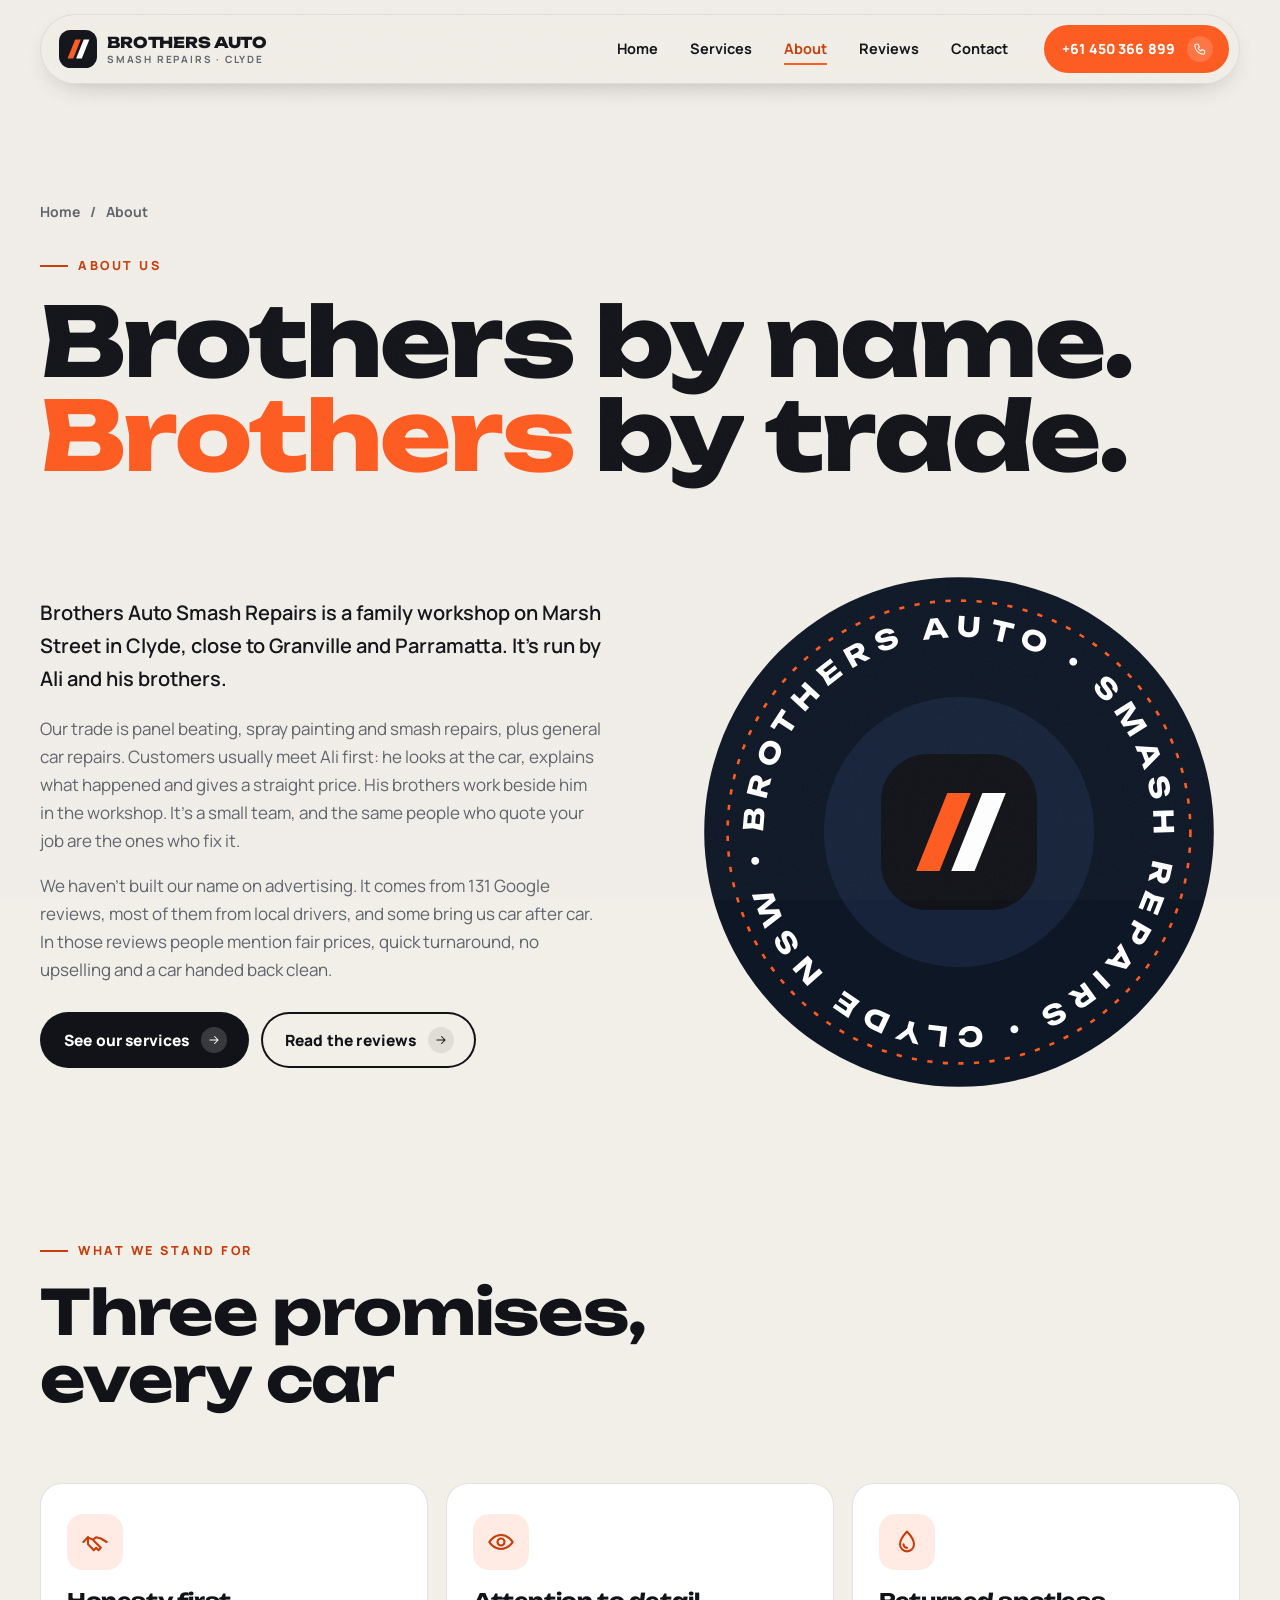
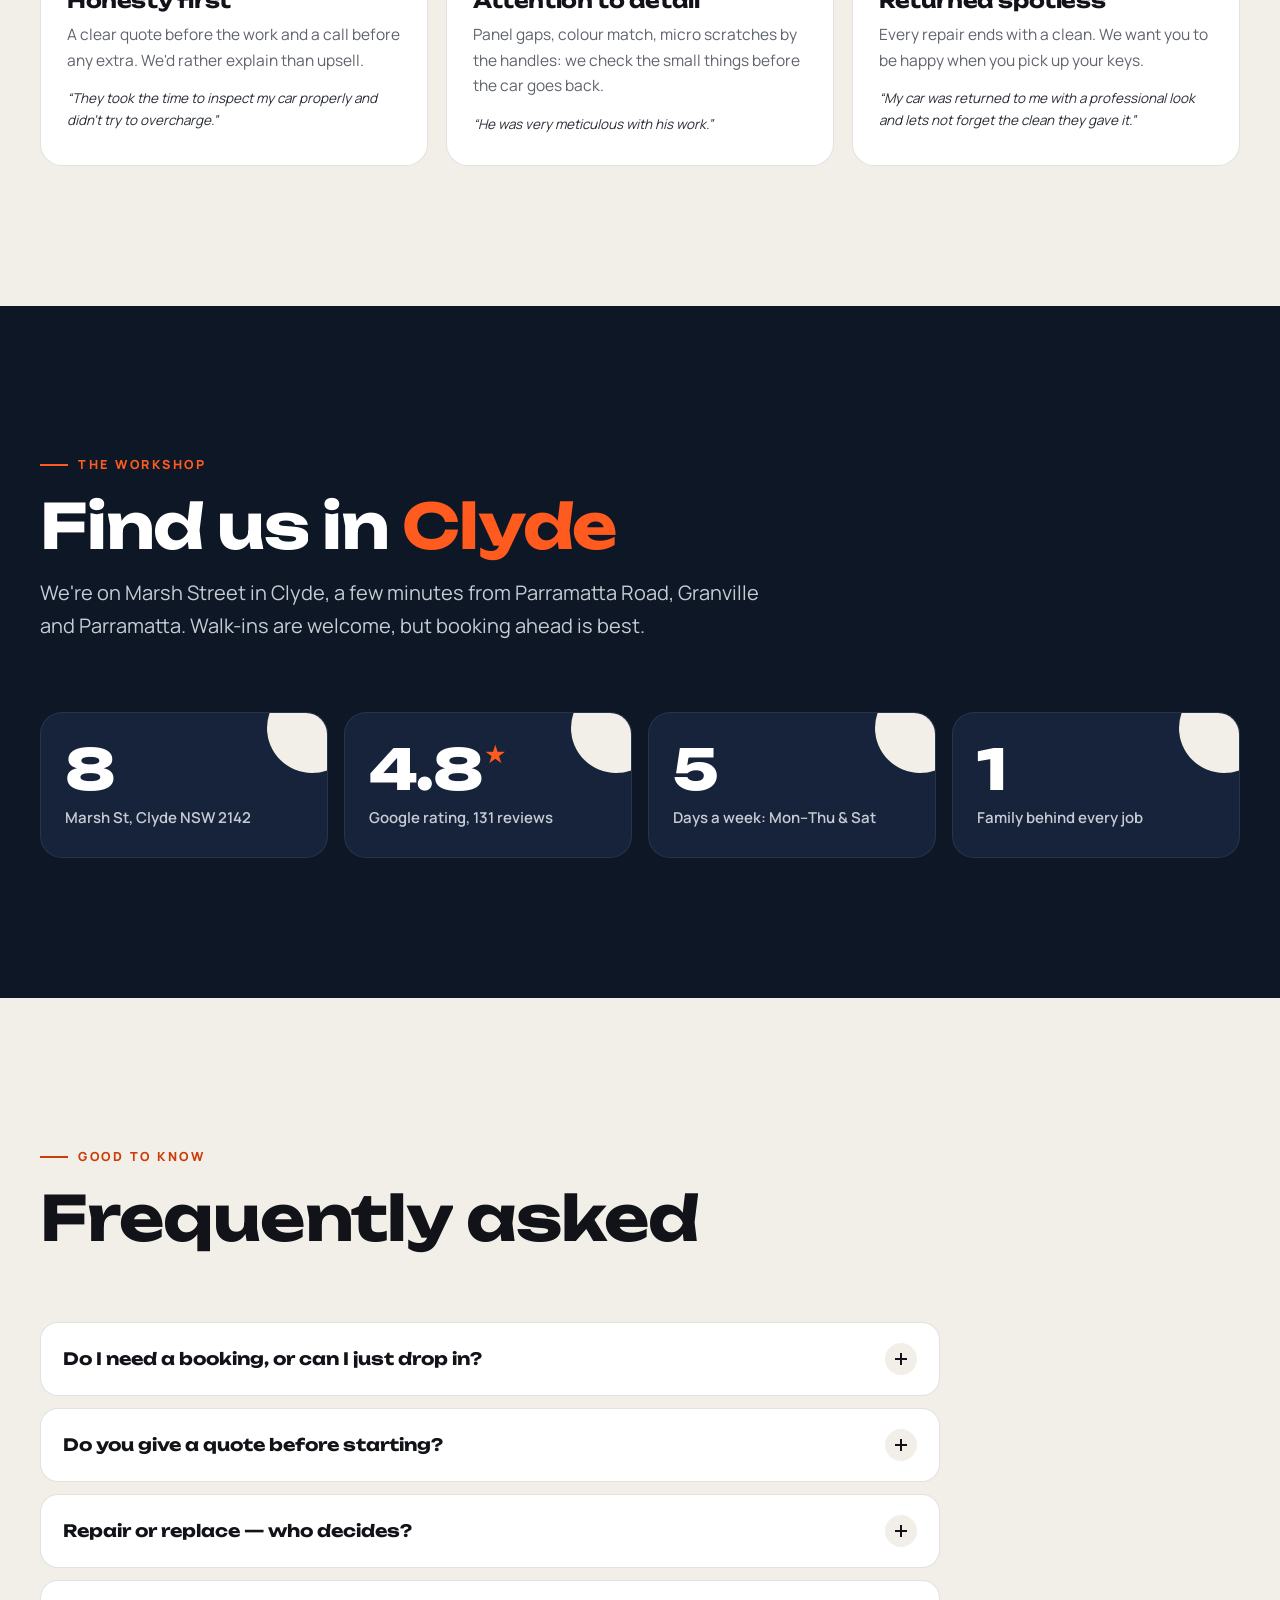
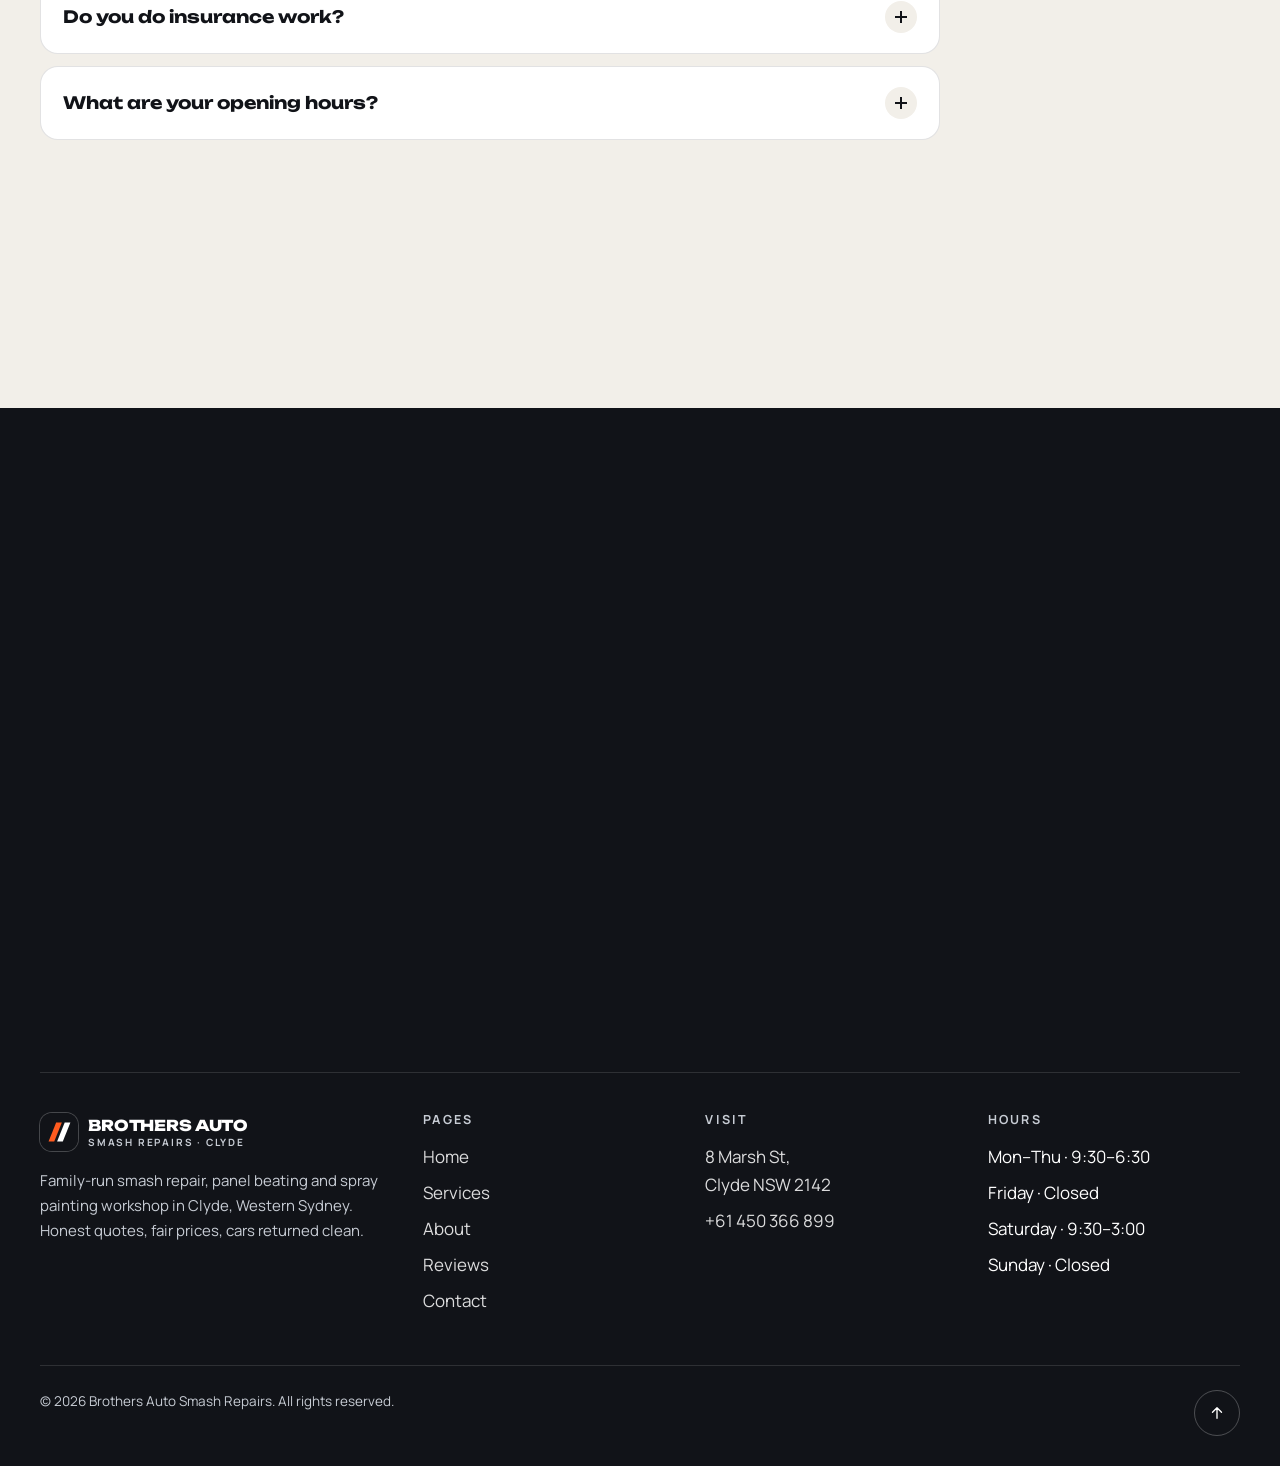
==== commit 82a51ef4: "Add files via upload" ====
--- a/about.html
+++ b/about.html
@@ -7,10 +7,28 @@
 <title>About | Brothers Auto Smash Repairs, Clyde NSW</title>
 <meta name="description" content="A family-run smash repair workshop in Clyde, NSW, run by Ali and his brothers. Honest quotes, attention to detail, cars returned spotless.">
 <meta name="theme-color" content="#F2EFE9">
-<link rel="icon" href="data:image/svg+xml,%3Csvg xmlns='http://www.w3.org/2000/svg' viewBox='0 0 40 40'%3E%3Crect width='40' height='40' rx='12' fill='%23111318'/%3E%3Cpath d='M9 30L17 10h6l-8 20z' fill='%23FF5B1F'/%3E%3Cpath d='M18 30l8-20h6l-8 20z' fill='%23fff'/%3E%3C/svg%3E">
-<link rel="preconnect" href="https://fonts.googleapis.com">
-<link rel="preconnect" href="https://fonts.gstatic.com" crossorigin>
-<link href="https://fonts.googleapis.com/css2?family=Manrope:wght@400;500;600;700;800&family=Unbounded:wght@600;700;800&display=swap" rel="stylesheet">
+<link rel="icon" type="image/svg+xml" href="img/favicon.svg">
+<link rel="icon" type="image/png" sizes="32x32" href="img/favicon-32.png">
+<link rel="apple-touch-icon" href="img/apple-touch-icon.png">
+<link rel="canonical" href="https://konkos-design.github.io/brothers-auto-smash-repairs/about.html">
+<meta property="og:type" content="website">
+<meta property="og:site_name" content="Brothers Auto Smash Repairs">
+<meta property="og:locale" content="en_AU">
+<meta property="og:title" content="About | Brothers Auto Smash Repairs, Clyde NSW">
+<meta property="og:description" content="A family-run smash repair workshop in Clyde, NSW, run by Ali and his brothers. Honest quotes, attention to detail, cars returned spotless.">
+<meta property="og:url" content="https://konkos-design.github.io/brothers-auto-smash-repairs/about.html">
+<meta property="og:image" content="https://konkos-design.github.io/brothers-auto-smash-repairs/img/og-image.jpg">
+<meta property="og:image:secure_url" content="https://konkos-design.github.io/brothers-auto-smash-repairs/img/og-image.jpg">
+<meta property="og:image:type" content="image/jpeg">
+<meta property="og:image:width" content="1200">
+<meta property="og:image:height" content="630">
+<meta property="og:image:alt" content="Brothers Auto Smash Repairs — smash repairs and spray painting in Clyde NSW, rated 4.8 stars">
+<meta name="twitter:card" content="summary_large_image">
+<meta name="twitter:title" content="About | Brothers Auto Smash Repairs, Clyde NSW">
+<meta name="twitter:description" content="A family-run smash repair workshop in Clyde, NSW, run by Ali and his brothers. Honest quotes, attention to detail, cars returned spotless.">
+<meta name="twitter:image" content="https://konkos-design.github.io/brothers-auto-smash-repairs/img/og-image.jpg">
+<link rel="preload" href="fonts/unbounded.woff2" as="font" type="font/woff2" crossorigin>
+<link rel="preload" href="fonts/manrope.woff2" as="font" type="font/woff2" crossorigin>
 <link rel="stylesheet" href="css/style.css">
 </head>
 <body>
--- a/css/style.css
+++ b/css/style.css
@@ -1,3 +1,5 @@
+@font-face{font-family:"Unbounded";src:url("../fonts/unbounded.woff2") format("woff2");font-weight:200 900;font-style:normal;font-display:swap}
+@font-face{font-family:"Manrope";src:url("../fonts/manrope.woff2") format("woff2");font-weight:200 800;font-style:normal;font-display:swap}
 /* =========================================================
    Brothers Auto Smash Repairs — "Primer & Paint" design system
    ========================================================= */
@@ -194,7 +196,7 @@
 
 /* before / after */
 .ba{position:relative;border-radius:var(--radius);background:linear-gradient(160deg,#1b2639,#0b1220);padding:22px;box-shadow:0 40px 80px -40px rgba(14,23,38,.8);color:#fff;user-select:none;-webkit-user-select:none;touch-action:pan-y}
-.ba-stage{position:relative;aspect-ratio:16/10;border-radius:16px;overflow:hidden;background:radial-gradient(120% 90% at 50% 100%,#24324b,#101a2b 70%);cursor:ew-resize}
+.ba-stage{position:relative;aspect-ratio:1000/560;border-radius:16px;overflow:hidden;background:radial-gradient(120% 90% at 50% 100%,#24324b,#101a2b 70%);cursor:ew-resize}
 .ba-stage svg{position:absolute;inset:0;width:100%;height:100%}
 .ba-after{clip-path:inset(0 0 0 var(--pos,50%))}
 .ba-handle{position:absolute;top:0;bottom:0;left:var(--pos,50%);width:2px;background:#fff;transform:translateX(-1px);pointer-events:none}
@@ -483,7 +485,7 @@
 .to-top svg{width:18px;height:18px}
 
 /* mobile call FAB */
-.fab{position:fixed;right:16px;bottom:16px;z-index:80;display:none;align-items:center;gap:10px;padding:14px 20px;border-radius:999px;background:var(--accent);color:#fff;font-weight:800;font-size:15px;box-shadow:0 14px 30px -10px rgba(255,91,31,.8);transform:translateY(120%);transition:transform .6s var(--ease)}
+.fab{position:fixed;right:16px;bottom:16px;z-index:80;display:none;align-items:center;gap:10px;padding:14px 20px;border-radius:999px;background:var(--accent);color:#fff;font-weight:800;font-size:15px;box-shadow:0 14px 30px -10px rgba(255,91,31,.8);transform:translateY(calc(100% + 60px));transition:transform .6s var(--ease)}
 .fab.show{transform:none}
 .fab svg{width:20px;height:20px;animation:ring 2.6s infinite}
 @keyframes ring{0%,80%,100%{transform:rotate(0)}84%{transform:rotate(-14deg)}88%{transform:rotate(14deg)}92%{transform:rotate(-10deg)}96%{transform:rotate(8deg)}}
@@ -571,3 +573,7 @@
   .cta .btn--ghost:hover{box-shadow:inset 0 0 0 2px #fff}
   .btn:active::before{transform:none;border-radius:0}
 }
+.ba-pulse{transform-box:fill-box;transform-origin:center;animation:baPulse 2.2s ease-out infinite}
+@keyframes baPulse{0%{transform:scale(.6);opacity:.55}100%{transform:scale(2.1);opacity:0}}
+.ba-stage{background:radial-gradient(70% 60% at 50% 35%,#24324b 0%,#121b2c 60%,#0b111c 100%)}
+@media (max-width:640px){.ba-lbl{display:none}}
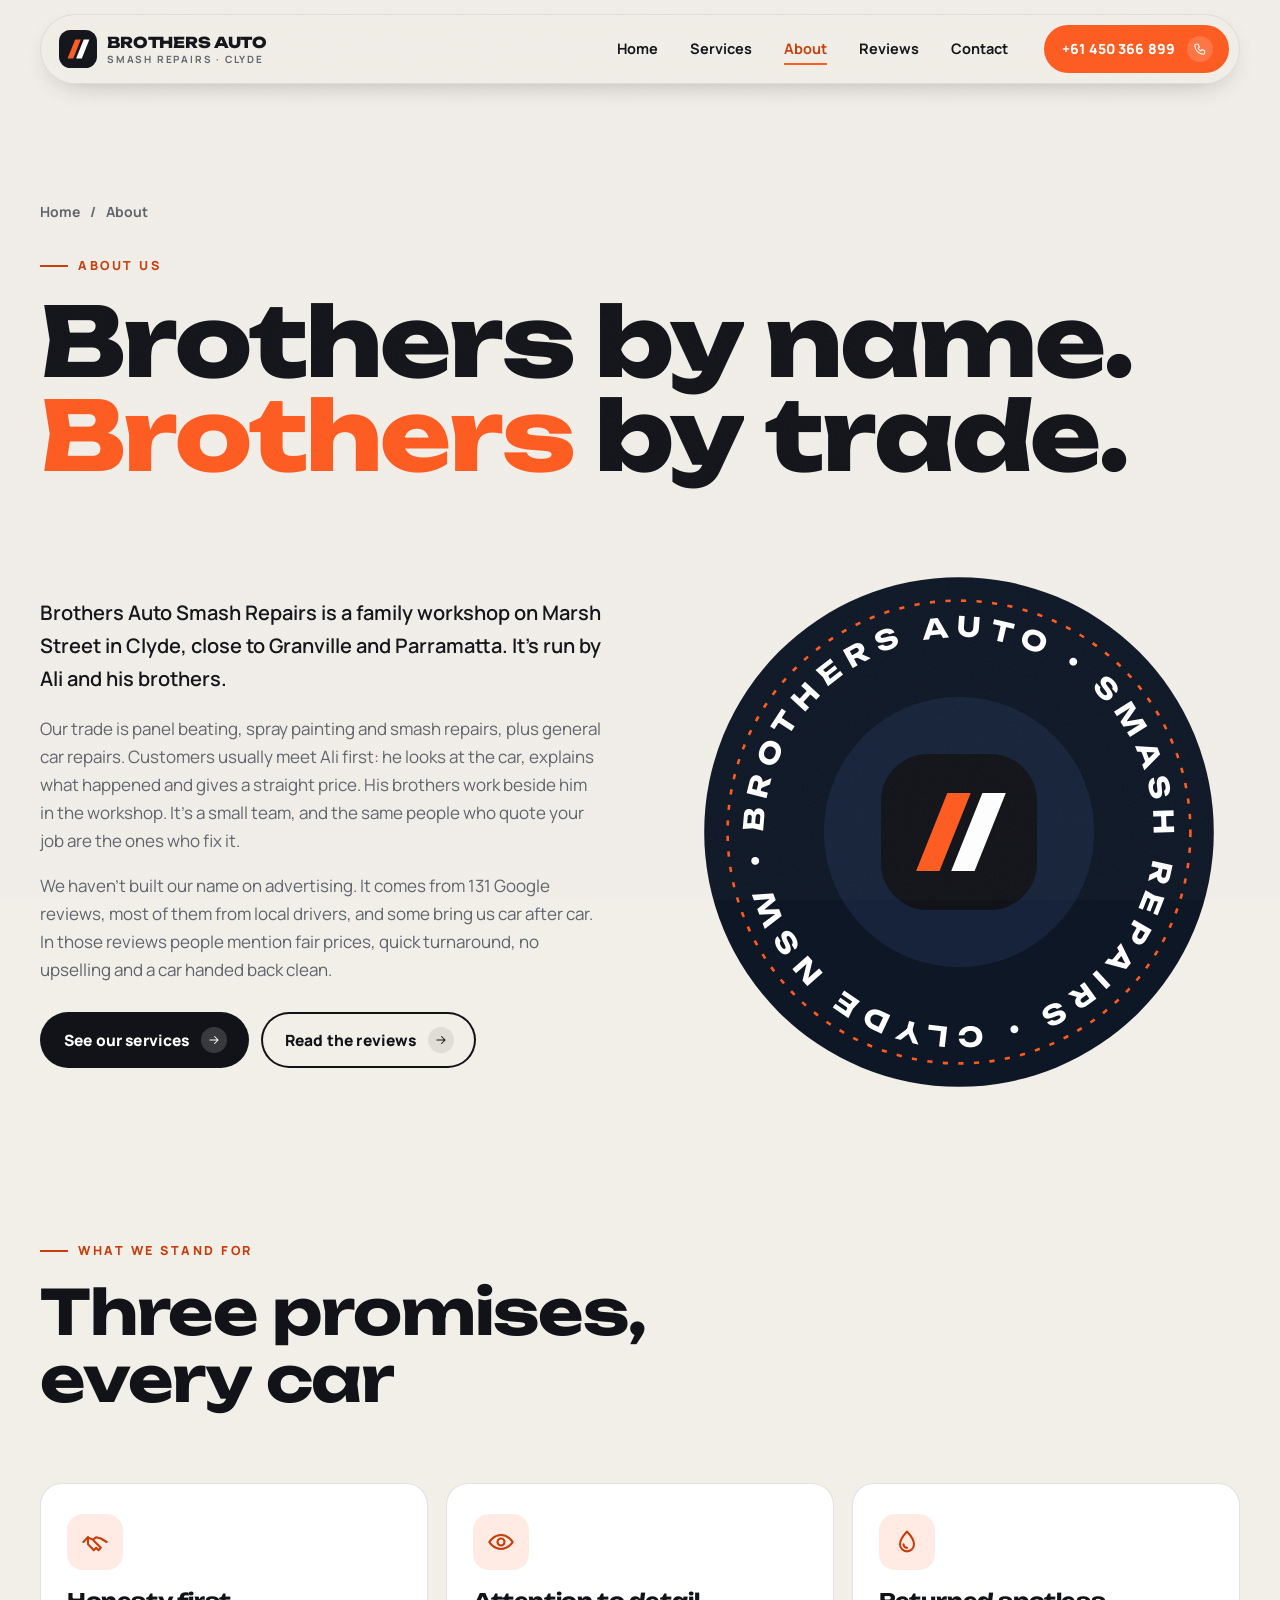
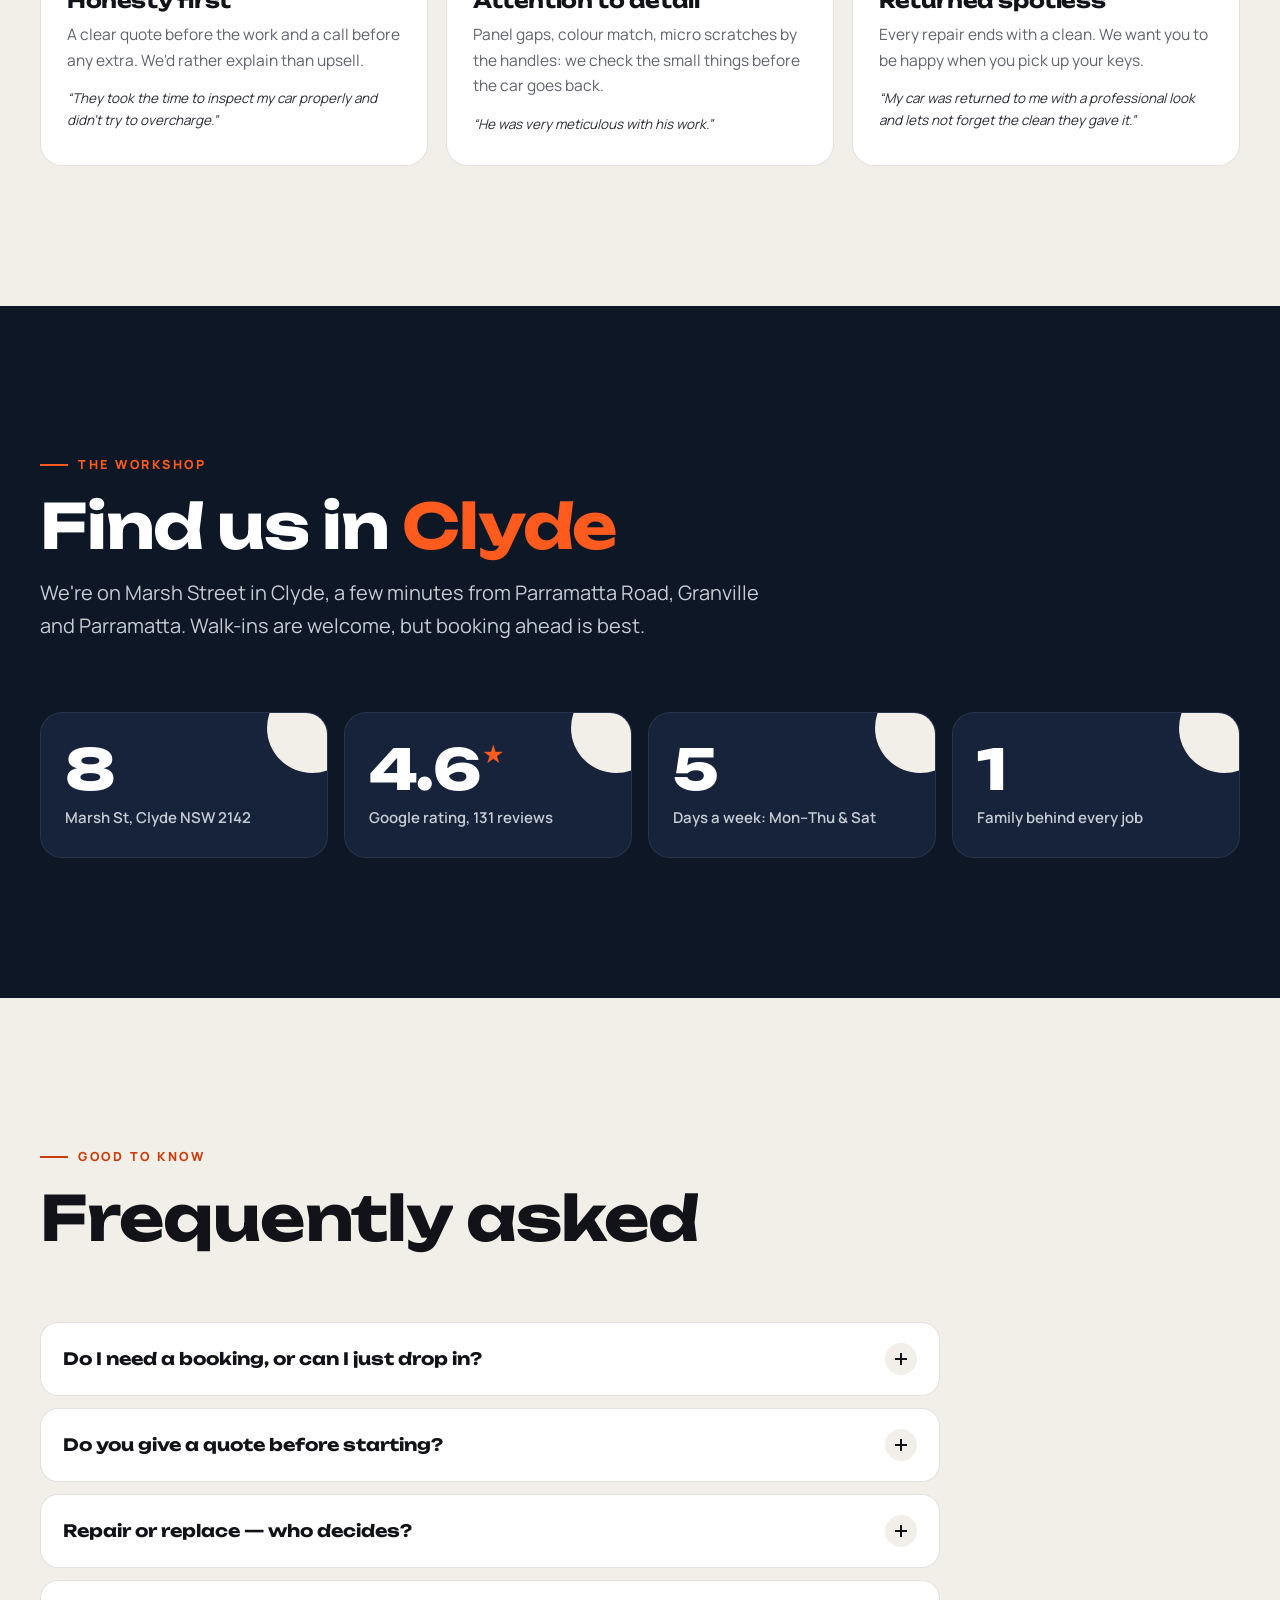
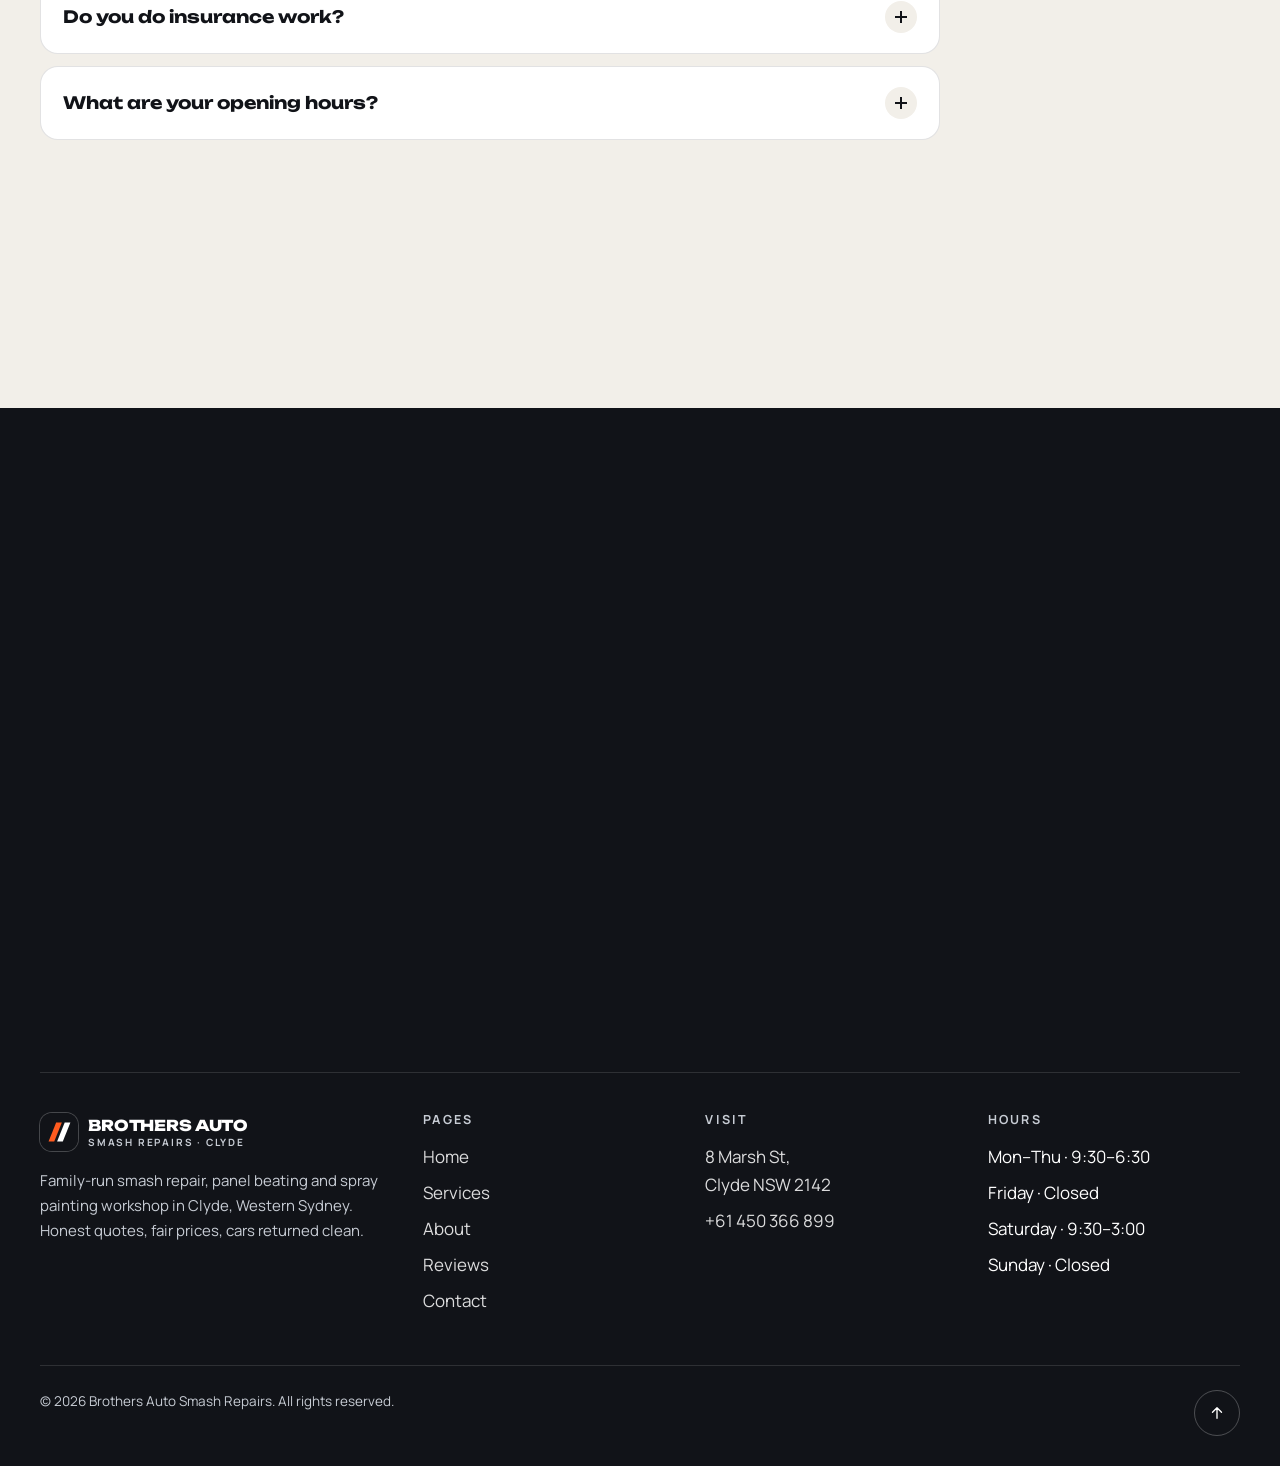
==== commit 00deb215: "Add files via upload" ====
--- a/about.html
+++ b/about.html
@@ -1,6 +1,7 @@
 <!DOCTYPE html>
 <html lang="en">
 <head>
+<script src="site-safety.js"></script>
 <meta charset="utf-8">
 <meta name="viewport" content="width=device-width, initial-scale=1, viewport-fit=cover">
 <meta name="robots" content="noindex, nofollow">
@@ -10,13 +11,13 @@
 <link rel="icon" type="image/svg+xml" href="img/favicon.svg">
 <link rel="icon" type="image/png" sizes="32x32" href="img/favicon-32.png">
 <link rel="apple-touch-icon" href="img/apple-touch-icon.png">
-<link rel="canonical" href="https://konkos-design.github.io/brothers-auto-smash-repairs/about.html">
+
 <meta property="og:type" content="website">
 <meta property="og:site_name" content="Brothers Auto Smash Repairs">
 <meta property="og:locale" content="en_AU">
 <meta property="og:title" content="About | Brothers Auto Smash Repairs, Clyde NSW">
 <meta property="og:description" content="A family-run smash repair workshop in Clyde, NSW, run by Ali and his brothers. Honest quotes, attention to detail, cars returned spotless.">
-<meta property="og:url" content="https://konkos-design.github.io/brothers-auto-smash-repairs/about.html">
+
 <meta property="og:image" content="https://konkos-design.github.io/brothers-auto-smash-repairs/img/og-image.jpg">
 <meta property="og:image:secure_url" content="https://konkos-design.github.io/brothers-auto-smash-repairs/img/og-image.jpg">
 <meta property="og:image:type" content="image/jpeg">
@@ -30,6 +31,10 @@
 <link rel="preload" href="fonts/unbounded.woff2" as="font" type="font/woff2" crossorigin>
 <link rel="preload" href="fonts/manrope.woff2" as="font" type="font/woff2" crossorigin>
 <link rel="stylesheet" href="css/style.css">
+<link rel="canonical" href="https://konkos-design.github.io/brothers-auto-smash-repairs/about.html">
+<meta property="og:url" content="https://konkos-design.github.io/brothers-auto-smash-repairs/about.html">
+<link rel="stylesheet" href="site-safety.css">
+<script type="application/ld+json">{"@context": "https://schema.org", "@type": "AutoRepair", "name": "Brothers Auto Smash Repairs", "telephone": "+61450366899", "url": "https://konkos-design.github.io/brothers-auto-smash-repairs/"}</script>
 </head>
 <body>
 <div class="progress" aria-hidden="true"></div>
@@ -95,7 +100,7 @@
     <div class="sec-head"><div><span class="eyebrow" data-reveal>The workshop</span><h2 class="h-lg" data-split>Find us in <span class="accent">Clyde</span></h2><p class="lead" data-reveal>We're on Marsh Street in Clyde, a few minutes from Parramatta Road, Granville and Parramatta. <span class="nowrap">Walk-ins</span> are welcome, but booking ahead is best.</p></div></div>
     <div class="stats" data-stagger=".1">
       <div class="stat" style="background:var(--night-2);border-color:rgba(255,255,255,.08)"><div class="num" style="color:#fff">8</div><p style="color:var(--steel)">Marsh St, Clyde NSW 2142</p></div>
-      <div class="stat" style="background:var(--night-2);border-color:rgba(255,255,255,.08)"><div class="num" style="color:#fff"><span data-count="4.8">0</span><sup>★</sup></div><p style="color:var(--steel)">Google rating, 131 reviews</p></div>
+      <div class="stat" style="background:var(--night-2);border-color:rgba(255,255,255,.08)"><div class="num" style="color:#fff"><span data-count="4.8">4.8</span><sup>★</sup></div><p style="color:var(--steel)">Google rating, 131 reviews</p></div>
       <div class="stat" style="background:var(--night-2);border-color:rgba(255,255,255,.08)"><div class="num" style="color:#fff">5</div><p style="color:var(--steel)">Days a week: <span class="nowrap">Mon–Thu</span> &amp; Sat</p></div>
       <div class="stat" style="background:var(--night-2);border-color:rgba(255,255,255,.08)"><div class="num" style="color:#fff">1</div><p style="color:var(--steel)">Family behind every job</p></div>
     </div>
--- a/css/style.css
+++ b/css/style.css
@@ -577,3 +577,10 @@
 @keyframes baPulse{0%{transform:scale(.6);opacity:.55}100%{transform:scale(2.1);opacity:0}}
 .ba-stage{background:radial-gradient(70% 60% at 50% 35%,#24324b 0%,#121b2c 60%,#0b111c 100%)}
 @media (max-width:640px){.ba-lbl{display:none}}
+
+/* call panel (replaces quote form) */
+.call-steps{list-style:none;padding:0;margin:24px 0 4px;display:grid;gap:10px}
+.call-steps li{display:flex;gap:14px;align-items:flex-start;padding:14px 16px;border-radius:14px;background:rgba(255,255,255,.05);border:1px solid rgba(255,255,255,.08);color:var(--steel);line-height:1.5}
+.call-steps b{font-family:var(--head);font-size:13px;color:var(--accent);padding-top:2px;flex:none}
+.call-steps strong{color:#fff}
+.form .call-panel__dir{margin-top:10px}
--- a/site-safety.css
+++ b/site-safety.css
@@ -0,0 +1,7 @@
+/* Progressive enhancement: animation must never hide essential content on failure. */
+html:not(.enhancements-ready) :is([data-reveal], .reveal, .rv-up, .rv, [data-split], .split .w > span, .split-words .w > span, .rv-clip, .img-reveal) {opacity:1!important;visibility:visible!important;transform:none!important;clip-path:none!important;filter:none!important;}
+@media(prefers-reduced-motion:reduce){
+ :is([data-reveal], .reveal, .rv-up, .rv, [data-split], .split .w > span, .split-words .w > span, .rv-clip, .img-reveal){opacity:1!important;visibility:visible!important;transform:none!important;clip-path:none!important;filter:none!important;animation:none!important;transition:none!important;}
+ html{scroll-behavior:auto!important;}
+}
+:focus-visible{outline:3px solid currentColor;outline-offset:5px;}
